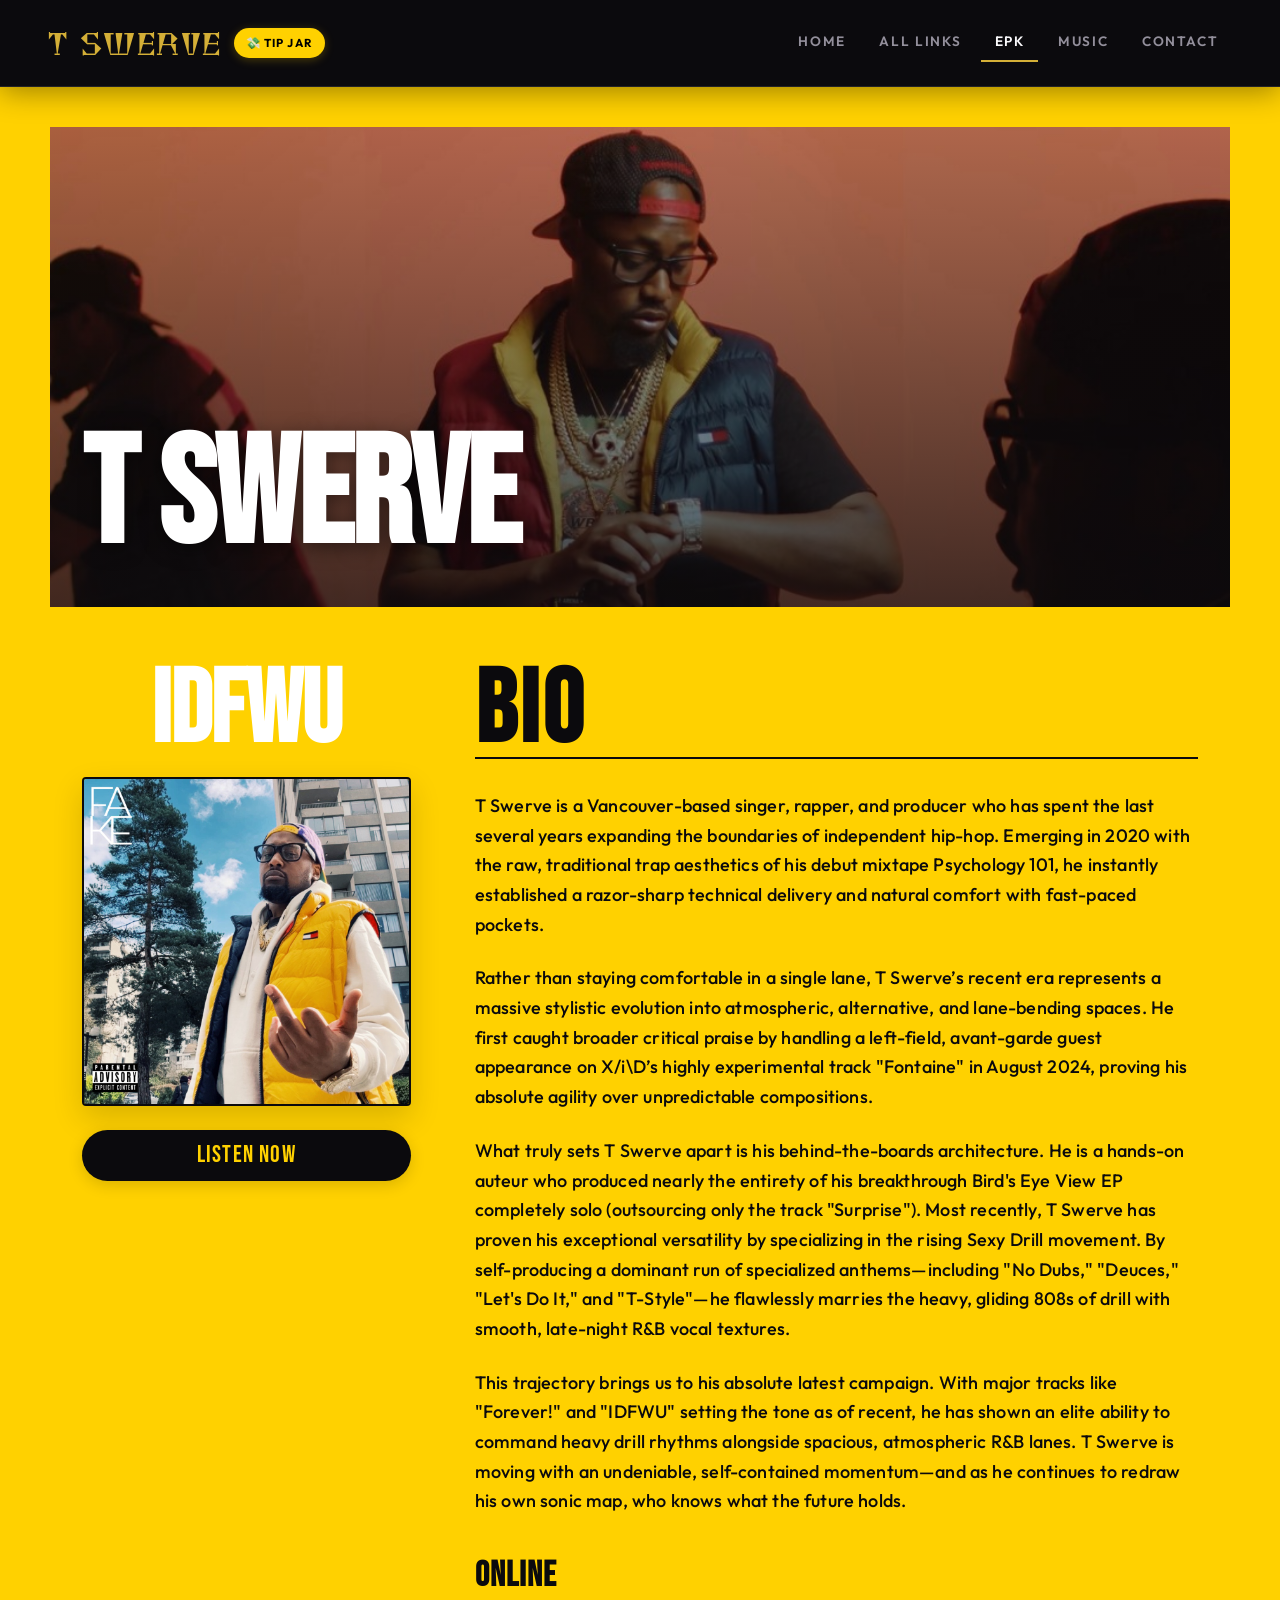
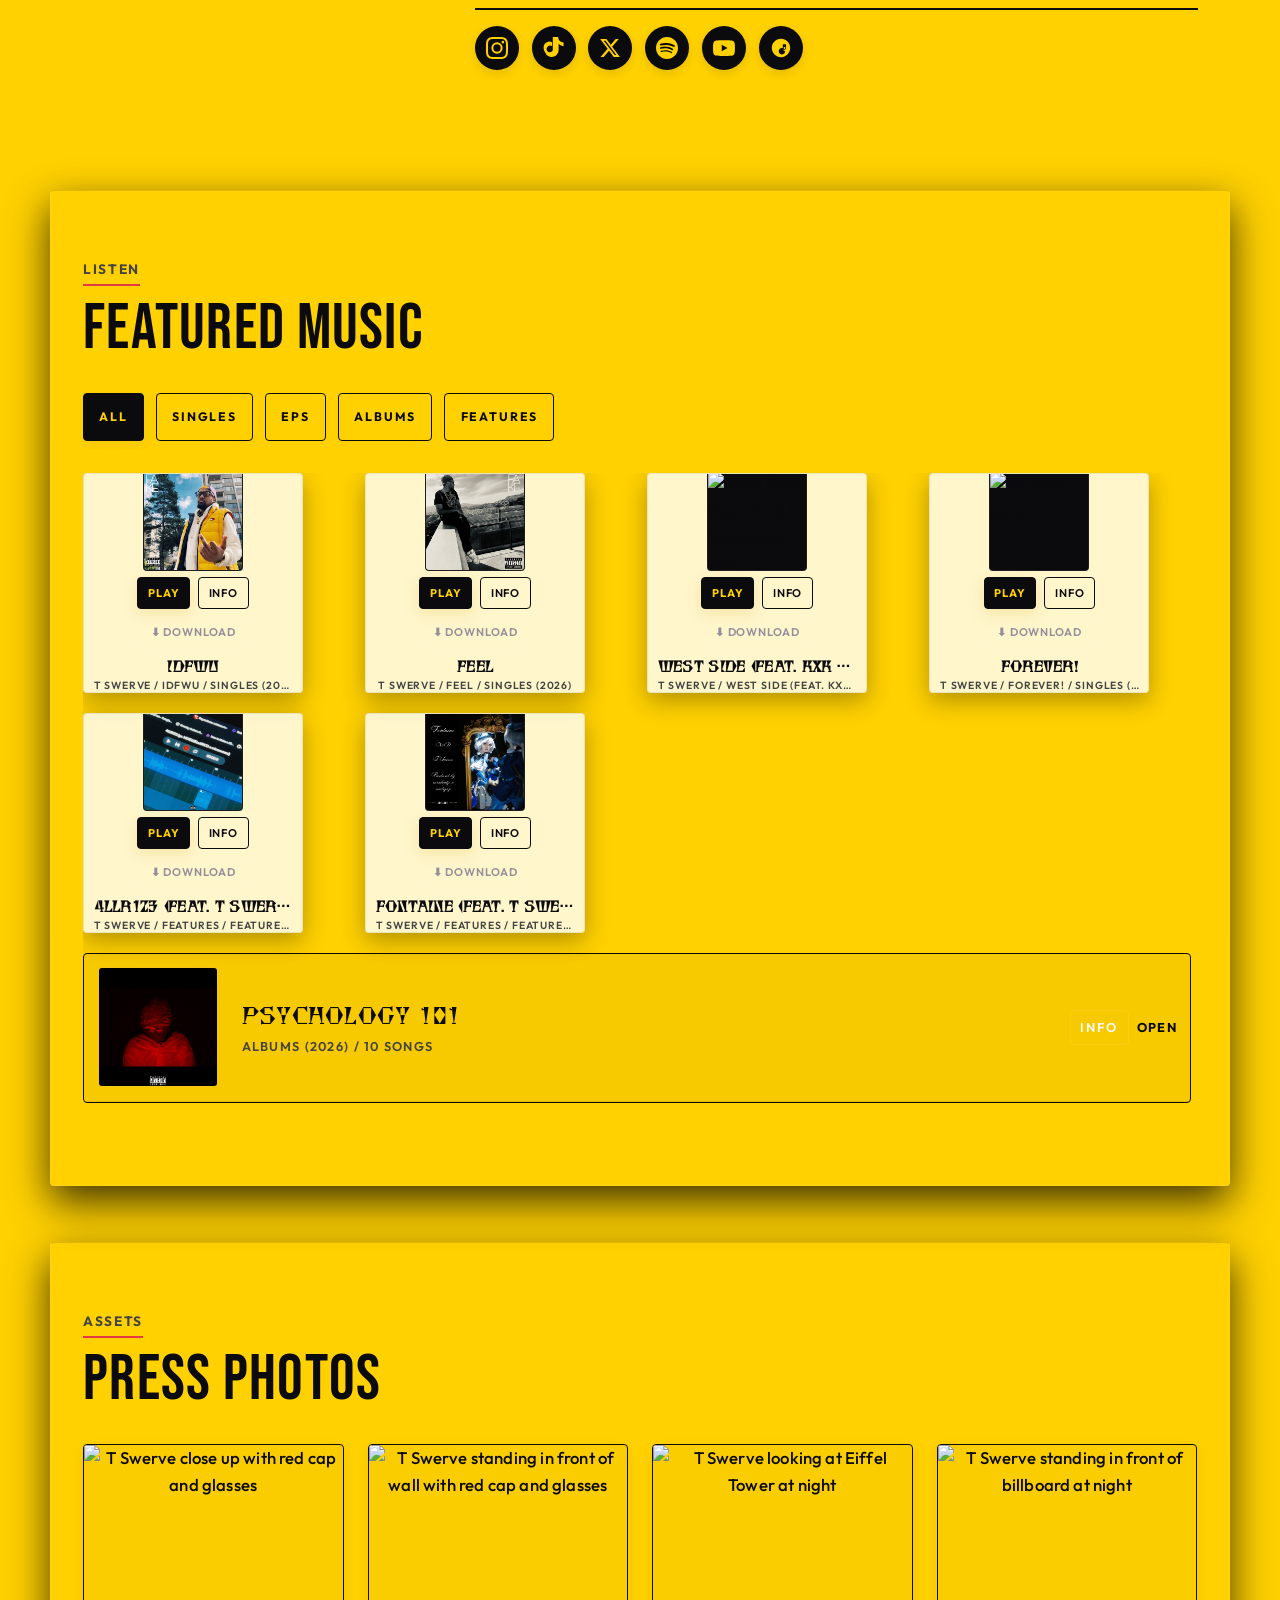
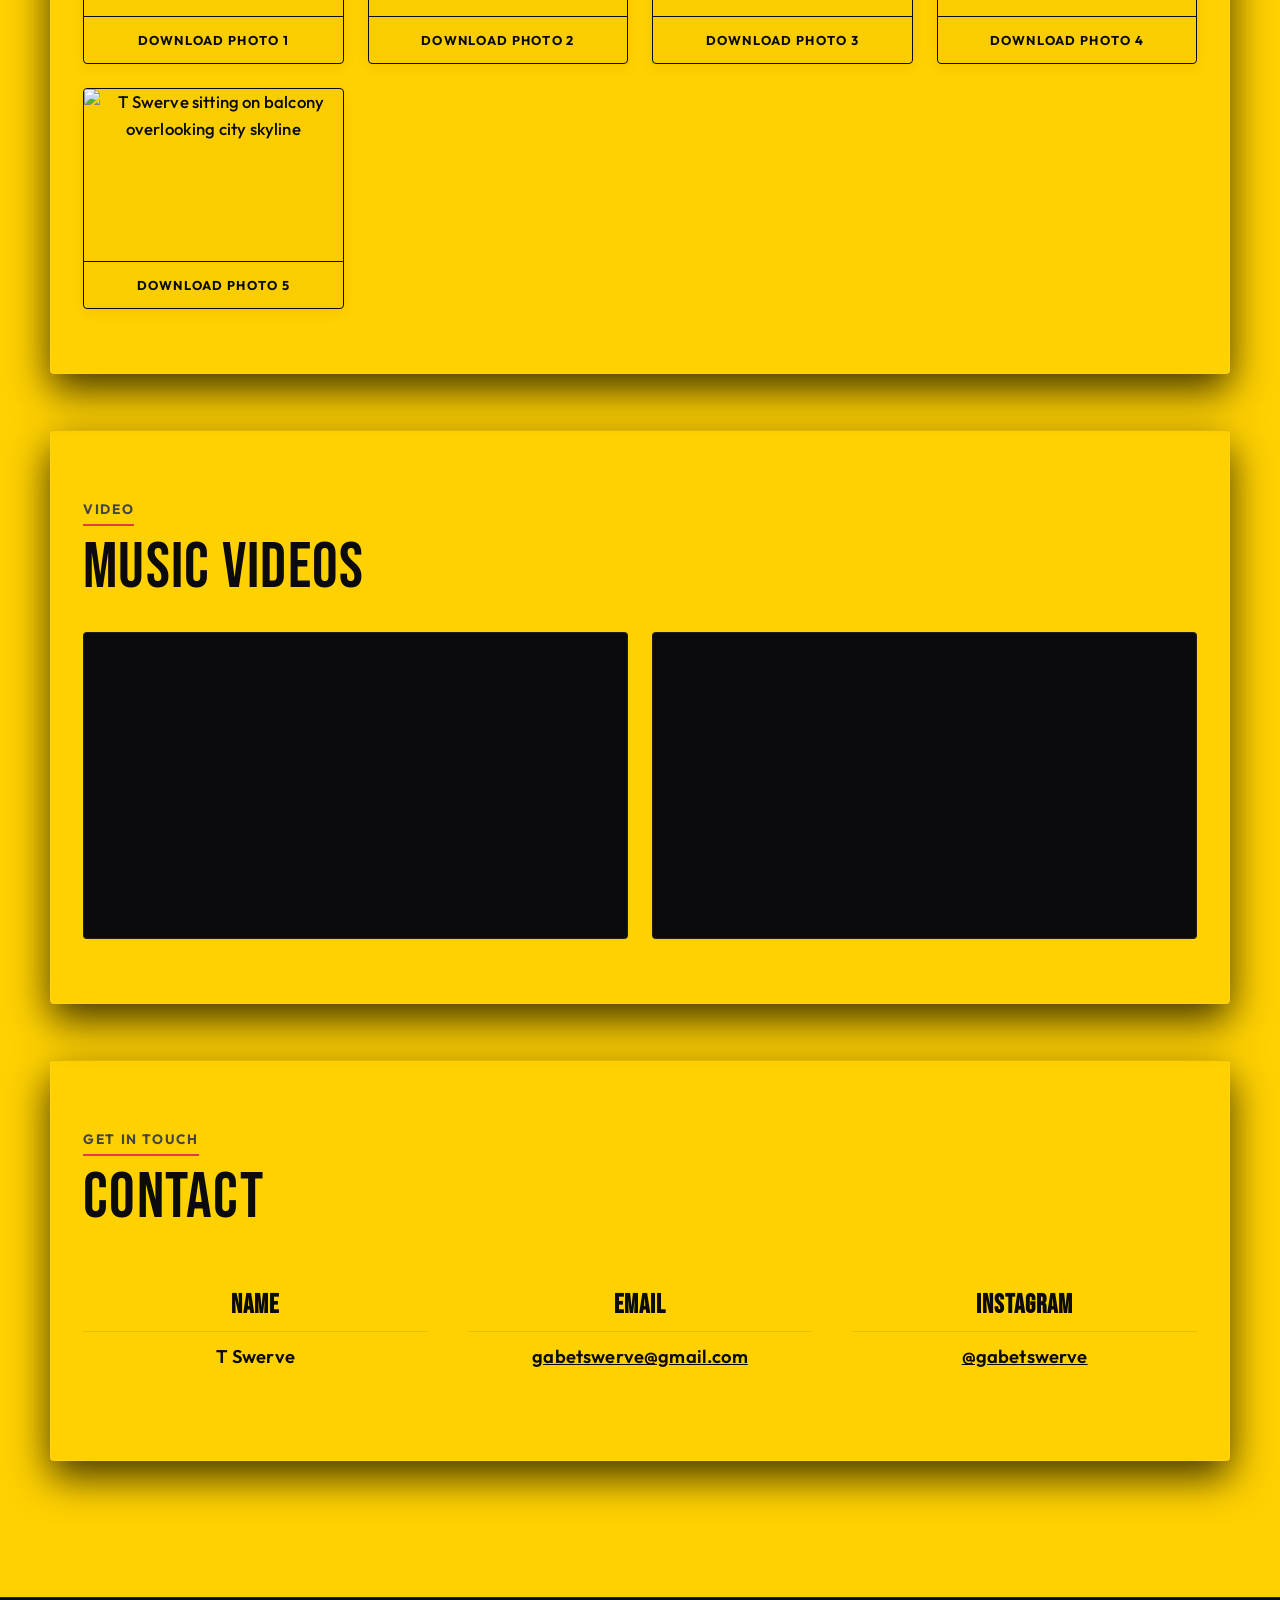
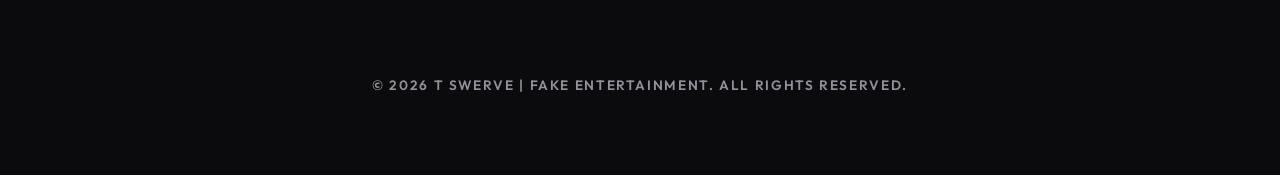
==== epk.html @ bdce0348 "Hide T SWERV3 countdown timer section and navigation pill" ====
<!DOCTYPE html>
<html lang="en">

<head>
    <meta charset="UTF-8">
    <meta name="viewport" content="width=device-width, initial-scale=1.0">
    <title>T Swerve | EPK</title>
    <meta name="description"
        content="Electronic press kit for T Swerve including biography, music, photos, videos, and contact information.">
    <link rel="stylesheet" href="style.css?v=16">
</head>

<body class="epk-page">
    <header class="site-header">
        <div class="brand-group">
            <a class="brand" href="index.html" aria-label="T Swerve home">T Swerve</a>
            <a class="tip-jar-btn" href="https://www.paypal.com/donate/?hosted_button_id=AJBC7XQU2HV6N" target="_blank" rel="noopener noreferrer" aria-label="Leave a tip">💸 Tip Jar</a>
        </div>
        <!-- Mini countdown pill -->
        <a id="nav-countdown-pill" class="nav-countdown-pill" href="index.html#tswerv3-countdown" aria-label="T SWERV3 album countdown — click to see countdown">
            <span class="nav-cd-name">T SWERV3</span>
            <span class="nav-cd-nums">
                <span id="nav-cd-d">--</span>d
                <span id="nav-cd-h">--</span>h
                <span id="nav-cd-m">--</span>m
                <span id="nav-cd-s">--</span>s
            </span>
        </a>
        <nav class="site-nav" aria-label="Primary navigation">
            <a href="index.html#top">Home</a>
            <a href="link.html">All Links</a>
            <a href="epk.html" aria-current="page">EPK</a>
            <a href="index.html#music">Music</a>
            <a href="index.html#contact">Contact</a>
        </nav>
    </header>

    <main>
        <!-- Hero Banner Header -->
        <div class="epk-hero-banner">
            <h1 class="epk-hero-title">T Swerve</h1>
        </div>

        <!-- Bio & Socials Split Section -->
        <section class="epk-bio-section">
            <div class="epk-bio-left">
                <h2 class="epk-release-title">IDFWU</h2>
                <img src="assets/latest-drop.jpg" alt="T Swerve IDFWU cover art" class="epk-bio-cover">
                <a href="#music-section" class="epk-listen-btn">LISTEN NOW</a>
            </div>
            <div class="epk-bio-right">
                <h3>BIO</h3>
                <p class="epk-bio-text">T Swerve is a Vancouver-based singer, rapper, and producer who has spent the last several years expanding the boundaries of independent hip-hop. Emerging in 2020 with the raw, traditional trap aesthetics of his debut mixtape Psychology 101, he instantly established a razor-sharp technical delivery and natural comfort with fast-paced pockets.</p>
                <p class="epk-bio-text">Rather than staying comfortable in a single lane, T Swerve’s recent era represents a massive stylistic evolution into atmospheric, alternative, and lane-bending spaces. He first caught broader critical praise by handling a left-field, avant-garde guest appearance on X/i\D’s highly experimental track "Fontaine" in August 2024, proving his absolute agility over unpredictable compositions.</p>
                <p class="epk-bio-text">What truly sets T Swerve apart is his behind-the-boards architecture. He is a hands-on auteur who produced nearly the entirety of his breakthrough Bird's Eye View EP completely solo (outsourcing only the track "Surprise"). Most recently, T Swerve has proven his exceptional versatility by specializing in the rising Sexy Drill movement. By self-producing a dominant run of specialized anthems—including "No Dubs," "Deuces," "Let's Do It," and "T-Style"—he flawlessly marries the heavy, gliding 808s of drill with smooth, late-night R&amp;B vocal textures.</p>
                <p class="epk-bio-text">This trajectory brings us to his absolute latest campaign. With major tracks like "Forever!" and "IDFWU" setting the tone as of recent, he has shown an elite ability to command heavy drill rhythms alongside spacious, atmospheric R&amp;B lanes. T Swerve is moving with an undeniable, self-contained momentum—and as he continues to redraw his own sonic map, who knows what the future holds.</p>

                <h3>ONLINE</h3>
                <div class="epk-social-links">
                    <!-- Instagram -->
                    <a href="https://www.instagram.com/gabetswerve?igsh=MTN4anplaGdxeHgwZg%3D%3D&amp;utm_source=qr"
                        target="_blank" rel="noopener noreferrer" title="Instagram">
                        <svg viewBox="0 0 24 24">
                            <path
                                d="M12 2.163c3.204 0 3.584.012 4.85.07 3.252.148 4.771 1.691 4.919 4.919.058 1.265.069 1.645.069 4.849 0 3.205-.012 3.584-.069 4.849-.149 3.225-1.664 4.771-4.919 4.919-1.266.058-1.644.07-4.85.07-3.204 0-3.584-.012-4.849-.07-3.26-.149-4.771-1.699-4.919-4.92-.058-1.265-.07-1.644-.07-4.849 0-3.204.013-3.583.07-4.849.149-3.227 1.664-4.771 4.919-4.919 1.266-.057 1.645-.069 4.849-.069zM12 0C8.741 0 8.333.014 7.053.072 2.695.272.273 2.69.073 7.051.014 8.333 0 8.741 0 12c0 3.259.014 3.668.072 4.948.2 4.358 2.618 6.78 6.98 6.98 1.281.058 1.689.072 4.948.072 3.259 0 3.668-.014 4.948-.072 4.354-.2 6.782-2.618 6.979-6.98.059-1.28.073-1.689.073-4.948 0-3.259-.014-3.667-.072-4.947-.196-4.354-2.617-6.78-6.979-6.98C15.668.014 15.259 0 12 0zm0 5.838a6.162 6.162 0 1 0 0 12.324 6.162 6.162 0 0 0 0-12.324zM12 16a4 4 0 1 1 0-8 4 4 0 0 1 0 8zm6.406-11.845a1.44 1.44 0 1 0 0 2.881 1.44 1.44 0 0 0 0-2.881z" />
                        </svg>
                    </a>
                    <!-- TikTok -->
                    <a href="https://tiktok.com/@t_swerve" target="_blank" rel="noopener noreferrer" title="TikTok">
                        <svg viewBox="0 0 24 24">
                            <path
                                d="M12.525.02c1.31-.02 2.61-.01 3.91-.02.08 1.53.63 3.09 1.75 4.17 1.12 1.11 2.7 1.62 4.24 1.79v4.03c-1.44-.06-2.89-.54-4.06-1.47-.52-.41-.97-.9-1.33-1.47v6.5c.03 2.1-.6 4.29-2.04 5.85-1.57 1.76-4.04 2.65-6.38 2.33-2.6-.28-4.97-1.92-5.92-4.39C-1.07 11.88.58 6.09 5.83 5.1c1.35-.27 2.79-.04 4.01.62v4.25c-.89-.57-1.97-.75-3.01-.51-1.39.29-2.52 1.43-2.82 2.82-.44 1.83.69 3.82 2.53 4.24 1.44.35 3.09-.2 3.82-1.5.24-.43.33-.92.33-1.42V0h1.85z" />
                        </svg>
                    </a>
                    <!-- Twitter/X -->
                    <a href="https://twitter.com/gabetswerve" target="_blank" rel="noopener noreferrer"
                        title="Twitter / X">
                        <svg viewBox="0 0 24 24">
                            <path
                                d="M18.244 2.25h3.308l-7.227 8.26 8.502 11.24H16.17l-5.214-6.817L4.99 21.75H1.68l7.73-8.835L1.254 2.25H8.08l4.713 6.231zm-1.161 17.52h1.833L7.084 4.126H5.117z" />
                        </svg>
                    </a>
                    <!-- Spotify -->
                    <a href="https://open.spotify.com/artist/6LVA6x8KgmIedFN82YoEbX" target="_blank"
                        rel="noopener noreferrer" title="Spotify">
                        <svg viewBox="0 0 24 24">
                            <path
                                d="M12 0C5.4 0 0 5.4 0 12s5.4 12 12 12 12-5.4 12-12S18.66 0 12 0zm5.521 17.34c-.24.359-.66.48-1.021.24-2.82-1.74-6.36-2.13-10.561-1.17-.419.09-.84-.18-.93-.6-.09-.419.18-.84.6-.93 4.62-1.05 8.52-.6 11.7 1.35.36.18.48.6.24.96zm1.14-3.27c-.3.45-.9.6-1.35.3-3.21-1.98-8.1-2.58-11.879-1.44-.51.15-1.05-.15-1.2-.66-.15-.51.15-1.05.66-1.2 4.32-1.32 9.72-.66 13.439 1.62.45.3.6.9.3 1.38zm.12-3.36C15.24 8.4 9.06 8.16 5.52 9.24c-.54.18-1.14-.12-1.32-.66-.18-.54.12-1.14.66-1.32 4.08-1.2 10.92-.96 15.3 1.62.48.3.66.9.36 1.38-.3.48-.9.66-1.38.36z" />
                        </svg>
                    </a>
                    <!-- YouTube -->
                    <a href="https://youtube.com/@T_Swerve" target="_blank" rel="noopener noreferrer" title="YouTube">
                        <svg viewBox="0 0 24 24">
                            <path
                                d="M23.498 6.163a3.003 3.003 0 0 0-2.11-2.11C19.517 3.545 12 3.545 12 3.545s-7.516 0-9.387.507A3.003 3.003 0 0 0 .502 6.163C0 8.07 0 12.07 0 12.07s0 4.01.502 5.918a3.003 3.003 0 0 0 2.11 2.11c1.871.507 9.387.507 9.387.507s7.517 0 9.387-.507a3.003 3.003 0 0 0 2.11-2.11C24 16.08 24 12.07 24 12.07s0-4-.502-5.907zM9.545 15.568V8.568L15.818 12l-6.273 3.568z" />
                        </svg>
                    </a>
                    <!-- Apple Music -->
                    <a href="https://music.apple.com/ca/artist/t-swerve/1489665143" target="_blank"
                        rel="noopener noreferrer" title="Apple Music">
                        <svg viewBox="0 0 24 24">
                            <path
                                d="M12 2C6.477 2 2 6.477 2 12c0 5.522 4.477 10 10 10s10-4.478 10-10c0-5.523-4.477-10-10-10zm4.5 13.5c0 1.93-1.57 3.5-3.5 3.5s-3.5-1.57-3.5-3.5 1.57-3.5 3.5-3.5c.34 0 .67.05.98.15V8.5c0-.28.22-.5.5-.5h2.5c.28 0 .5.22.5.5v2c0 .28-.22.5-.5.5H15v3.15c.9-.55 1.5-1.52 1.5-2.65 0-.28.22-.5.5-.5s.5.22.5.5c0 1.93-1.57 3.5-3.5 3.5z" />
                        </svg>
                    </a>
                </div>
            </div>
        </section>

        <!-- Music Player Section -->
        <section class="section-band" id="music-section">
            <div class="section-heading">
                <p class="eyebrow">Listen</p>
                <h2>Featured Music</h2>
            </div>
            <div class="tabs" id="music-tabs" role="tablist" aria-label="Music categories"></div>
            <div class="music-layout">
                <div class="release-grid" id="music-library" aria-live="polite"></div>
            </div>
        </section>

        <!-- Press Photos Section -->
        <section class="section-band">
            <div class="section-heading">
                <p class="eyebrow">Assets</p>
                <h2>Press Photos</h2>
            </div>
            <div class="epk-photos-grid">
                <figure>
                    <img src="assets/press-photo-1.jpg" alt="T Swerve close up with red cap and glasses">
                    <figcaption><a href="assets/press-photo-1.jpg" download="tswerve-press-1.jpg">Download Photo 1</a></figcaption>
                </figure>
                <figure>
                    <img src="assets/press-photo-2.jpg" alt="T Swerve standing in front of wall with red cap and glasses">
                    <figcaption><a href="assets/press-photo-2.jpg" download="tswerve-press-2.jpg">Download Photo 2</a></figcaption>
                </figure>
                <figure>
                    <img src="assets/press-photo-3.jpg" alt="T Swerve looking at Eiffel Tower at night">
                    <figcaption><a href="assets/press-photo-3.jpg" download="tswerve-press-3.jpg">Download Photo 3</a></figcaption>
                </figure>
                <figure>
                    <img src="assets/press-photo-4.jpg" alt="T Swerve standing in front of billboard at night">
                    <figcaption><a href="assets/press-photo-4.jpg" download="tswerve-press-4.jpg">Download Photo 4</a></figcaption>
                </figure>
                <figure>
                    <img src="assets/press-photo-5.jpg" alt="T Swerve sitting on balcony overlooking city skyline">
                    <figcaption><a href="assets/press-photo-5.jpg" download="tswerve-press-5.jpg">Download Photo 5</a></figcaption>
                </figure>
            </div>
        </section>

        <!-- Video Section -->
        <section class="section-band">
            <div class="section-heading">
                <p class="eyebrow">Video</p>
                <h2>Music Videos</h2>
            </div>
            <div class="epk-video-grid">
                <div class="embed-shell">
                    <iframe width="560" height="315" src="https://www.youtube.com/embed/HooHysJyaPg?si=09KjjHG3vNFsz-TX" title="YouTube video player" frameborder="0" allow="accelerometer; autoplay; clipboard-write; encrypted-media; gyroscope; picture-in-picture; web-share" referrerpolicy="strict-origin-when-cross-origin" allowfullscreen></iframe>
                </div>
                <div class="embed-shell">
                    <iframe width="560" height="315" src="https://www.youtube.com/embed/S8OPI5fMQgk?si=AXQFgZmhs2rY8qdg" title="YouTube video player" frameborder="0" allow="accelerometer; autoplay; clipboard-write; encrypted-media; gyroscope; picture-in-picture; web-share" referrerpolicy="strict-origin-when-cross-origin" allowfullscreen></iframe>
                </div>
            </div>
        </section>

        <!-- Contact Section -->
        <section class="section-band">
            <div class="section-heading">
                <p class="eyebrow">Get in touch</p>
                <h2>Contact</h2>
            </div>
            <div class="epk-contact-grid">
                <div>
                    <strong>Name</strong>
                    <span>T Swerve</span>
                </div>
                <div>
                    <strong>Email</strong>
                    <span><a href="mailto:gabetswerve@gmail.com">gabetswerve@gmail.com</a></span>
                </div>
                <div>
                    <strong>Instagram</strong>
                    <span><a href="https://www.instagram.com/gabetswerve?igsh=MTN4anplaGdxeHgwZg%3D%3D&amp;utm_source=qr"
                            target="_blank" rel="noopener noreferrer">@gabetswerve</a></span>
                </div>
            </div>
        </section>
    </main>

    <footer>
        <p>&copy; <span id="year"></span> T Swerve | FAKE Entertainment. All rights reserved.</p>
    </footer>
    <script src="site.js?v=15"></script>
</body>

</html>
---- style.css ----
@import url('https://fonts.googleapis.com/css2?family=Bebas+Neue&family=Outfit:wght@300;400;500;600;700;800;900&family=Inter:wght@300;400;500;700&family=Chokokutai&display=swap');

:root {
    --bg: #0b0a0d;            /* Deep Obsidian Charcoal */
    --surface: rgba(20, 19, 24, 0.8);      /* Slate charcoal card */
    --surface-2: rgba(30, 28, 36, 0.9);    /* Highlight card surface */
    --text: #faf9fb;          /* Warm off-white */
    --muted: #938f9b;         /* Slate silver / muted text */
    --line: rgba(255, 255, 255, 0.08);     /* Thin modern grid border */
    --line-active: rgba(212, 175, 55, 0.35); /* Warm gold active borders */
    
    /* Alternative Hip-Hop / R&B Editorial Palette */
    --cyan: #d4af37;          /* Luxury Gold / Champagne Accent */
    --gold: #f3ebd4;          /* Warm Cream Highlight */
    --rose: #e63946;          /* Sleek Crimson Accent */
    --green: #2a9d8f;         /* Muted Emerald Accent */
    
    --shadow: 0 16px 40px rgba(0, 0, 0, 0.75);
    --shadow-light: 0 8px 25px rgba(0, 0, 0, 0.3);
}

* {
    box-sizing: border-box;
}

html {
    scroll-behavior: smooth;
}

body {
    margin: 0;
    color: var(--text);
    background-color: var(--bg);
    font-family: 'Outfit', 'Inter', sans-serif, 'Segoe UI', Roboto, sans-serif;
    font-weight: 500;
    font-size: 1.05rem;
    line-height: 1.6;
    letter-spacing: 0.01em;
    position: relative;
    overflow-x: hidden;
}

body::before {
    content: "";
    position: fixed;
    top: 0;
    left: 0;
    width: 100%;
    height: 100%;
    background: 
        radial-gradient(circle at 80% 20%, rgba(212, 175, 55, 0.05) 0%, transparent 50vw),
        radial-gradient(circle at 15% 85%, rgba(230, 57, 70, 0.04) 0%, transparent 50vw),
        #0b0a0d;
    background-size: cover;
    background-position: center;
    background-repeat: no-repeat;
    background-attachment: fixed;
    z-index: -2;
}

a {
    color: inherit;
    transition: all 0.25s cubic-bezier(0.25, 0.8, 0.25, 1);
}

img {
    display: block;
    max-width: 100%;
}

/* Scrollbars */
::-webkit-scrollbar {
    width: 6px;
    height: 6px;
}
::-webkit-scrollbar-track {
    background: var(--bg);
}
::-webkit-scrollbar-thumb {
    background: rgba(255, 255, 255, 0.12);
    border-radius: 3px;
    transition: background 0.2s ease;
}
::-webkit-scrollbar-thumb:hover {
    background: var(--cyan);
}

code,
pre {
    color: var(--cyan);
    background: rgba(212, 175, 55, 0.04);
    border: 1px solid rgba(212, 175, 55, 0.15);
    border-radius: 4px;
    font-family: 'Courier New', Courier, monospace;
    font-size: 0.95em;
}

code {
    padding: 0.1rem 0.35rem;
}

pre {
    overflow-x: auto;
    padding: 1rem;
    position: relative;
    border-left: 3px solid var(--cyan);
}

.site-header {
    position: sticky;
    top: 0;
    z-index: 100;
    display: flex;
    align-items: center;
    justify-content: space-between;
    gap: 1rem;
    padding: 1.25rem clamp(1rem, 4vw, 3rem);
    background: rgba(11, 10, 13, 0.88);
    border-bottom: 1px solid var(--line);
    backdrop-filter: blur(16px);
    box-shadow: 0 4px 30px rgba(0, 0, 0, 0.4);
    transition: all 0.3s ease;
}

.brand {
    color: var(--cyan);
    font-family: 'Chokokutai', cursive, sans-serif;
    font-size: 1.8rem;
    font-weight: 400;
    text-transform: uppercase;
    text-decoration: none;
    letter-spacing: 0.05em;
    transition: opacity 0.25s ease;
}

.brand:hover {
    opacity: 0.85;
}

/* Brand + Tip Jar group on the left side of the header */
.brand-group {
    display: flex;
    align-items: center;
    gap: 0.75rem;
    flex-shrink: 0;
}

.tip-jar-btn {
    display: inline-flex;
    align-items: center;
    gap: 0.3rem;
    padding: 0.35rem 0.75rem;
    font-family: 'Outfit', sans-serif;
    font-size: 0.72rem;
    font-weight: 700;
    text-transform: uppercase;
    letter-spacing: 0.1em;
    text-decoration: none;
    color: #000;
    background: #ffd100;
    border-radius: 20px;
    border: none;
    white-space: nowrap;
    transition: transform 0.15s ease, background 0.15s ease, box-shadow 0.15s ease;
    box-shadow: 0 2px 10px rgba(255, 209, 0, 0.25);
}

.tip-jar-btn:hover {
    background: #ffe040;
    transform: translateY(-1px);
    box-shadow: 0 4px 16px rgba(255, 209, 0, 0.4);
}

.tip-jar-btn:active {
    transform: translateY(0);
}

.site-nav {
    display: flex;
    flex-wrap: wrap;
    justify-content: flex-end;
    gap: 0.4rem;
}

.site-nav a {
    min-height: 2.2rem;
    display: inline-flex;
    align-items: center;
    padding: 0.45rem 0.85rem;
    color: var(--muted);
    font-family: 'Outfit', sans-serif;
    font-weight: 600;
    font-size: 0.85rem;
    text-transform: uppercase;
    letter-spacing: 0.12em;
    text-decoration: none;
    border-bottom: 2px solid transparent;
    transition: all 0.25s ease;
}

.site-nav a:hover,
.site-nav a[aria-current="page"] {
    color: var(--text);
    border-bottom: 2px solid var(--cyan);
}

main {
    width: min(1180px, calc(100% - 2rem));
    margin: 0 auto;
    padding: 2.5rem 0 5rem;
}

/* Alternative Hip-Hop Editorial Content Bands */
.section-band {
    margin: 3.5rem 0;
    padding: clamp(1.5rem, 4vw, 3rem);
    background: var(--surface);
    border: 1px solid var(--line);
    border-radius: 4px;
    box-shadow: var(--shadow);
    position: relative;
    transition: border-color 0.3s ease;
}

.hero {
    min-height: 65vh;
    display: grid;
    grid-template-columns: minmax(0, 1.3fr) minmax(320px, 0.7fr);
    align-items: center;
    gap: 2.5rem;
}

.section-band.hero:not(.compact) {
    background: 
        linear-gradient(to bottom, rgba(11, 10, 13, 0.1) 0%, rgba(11, 10, 13, 0.5) 60%, rgba(11, 10, 13, 0.98) 100%),
        url('assets/homepage-profile.jpg');
    background-size: cover;
    background-position: center 20%;
    background-repeat: no-repeat;
}

.hero.compact {
    min-height: 30vh;
    align-items: center;
}

.hero h1 {
    margin: 0 0 1rem;
    font-family: 'Chokokutai', cursive, sans-serif;
    font-size: clamp(2.8rem, 7vw, 5.5rem);
    line-height: 1.1;
    font-weight: 400;
    text-transform: uppercase;
    background: linear-gradient(135deg, var(--text) 50%, var(--cyan) 100%);
    -webkit-background-clip: text;
    -webkit-text-fill-color: transparent;
    letter-spacing: 0.02em;
}

.hero.compact h1 {
    font-size: clamp(2.2rem, 6vw, 4rem);
}

.lead {
    max-width: 64ch;
    color: var(--muted);
    font-size: clamp(1.05rem, 2vw, 1.25rem);
    font-family: 'Outfit', sans-serif;
    font-weight: 400;
    line-height: 1.6;
}

.eyebrow {
    margin: 0 0 0.65rem;
    color: var(--rose);
    font-family: 'Outfit', sans-serif;
    font-weight: 700;
    font-size: 0.8rem;
    text-transform: uppercase;
    letter-spacing: 0.15em;
    display: inline-block;
    border-bottom: 2px solid var(--rose);
    padding-bottom: 0.2rem;
}

.panel-label {
    margin: 0 0 0.65rem;
    color: var(--cyan);
    font-family: 'Outfit', sans-serif;
    font-weight: 700;
    font-size: 0.8rem;
    text-transform: uppercase;
    letter-spacing: 0.15em;
}

.hero-actions,
.tabs,
.list-stack {
    display: flex;
    flex-wrap: wrap;
    gap: 0.75rem;
}

.link-grid {
    display: grid;
    grid-template-columns: repeat(auto-fit, minmax(220px, 1fr));
    gap: 1rem;
}

/* Premium Minimalist Buttons */
.button,
button.button,
.link-tile,
.list-stack a {
    min-height: 3rem;
    display: inline-flex;
    align-items: center;
    justify-content: center;
    padding: 0.75rem 1.75rem;
    color: var(--text);
    background: transparent;
    border: 1px solid var(--line);
    border-radius: 4px;
    text-transform: uppercase;
    font-family: 'Outfit', sans-serif;
    font-weight: 600;
    font-size: 0.85rem;
    letter-spacing: 0.15em;
    text-align: center;
    text-decoration: none;
    cursor: pointer;
    transition: all 0.25s cubic-bezier(0.25, 0.8, 0.25, 1);
    position: relative;
}

.button:hover,
button.button:hover,
.link-tile:hover,
.list-stack a:hover {
    color: #0c0b0f;
    background: var(--text);
    border-color: var(--text);
    transform: translateY(-2px);
    box-shadow: var(--shadow-light);
}

.button.primary,
button.button.primary,
.tabs button.active {
    color: #0b0a0d;
    background: var(--cyan);
    border-color: var(--cyan);
    font-weight: 700;
    box-shadow: 0 4px 15px rgba(212, 175, 55, 0.25);
}

.button.primary:hover,
button.button.primary:hover,
.tabs button.active:hover {
    background: var(--text);
    border-color: var(--text);
    color: #0b0a0d;
    box-shadow: 0 4px 20px rgba(255, 255, 255, 0.3);
}

.hero-panel,
.player-dock,
.contact-card,
.qr-card,
.project-card,
.release-card,
.stat-grid div {
    background: rgba(20, 19, 24, 0.65);
    border: 1px solid var(--line);
    border-radius: 4px;
    box-shadow: var(--shadow-light);
    transition: all 0.3s cubic-bezier(0.25, 0.8, 0.25, 1);
    position: relative;
}

/* Hover effects */
.release-card:hover,
.project-card:hover,
.qr-card:hover {
    border-color: var(--cyan);
    box-shadow: 0 12px 30px rgba(212, 175, 55, 0.06);
    transform: translateY(-4px);
}

.hero-panel {
    padding: 1.5rem;
    border-top: 3px solid var(--cyan);
}

.hero-panel audio,
.player-dock audio,
.release-card audio {
    width: 100%;
    margin-top: 0.5rem;
}

/* Styled native audio controls */
audio {
    filter: invert(0.9) hue-rotate(15deg) saturate(1.2);
    border-radius: 4px;
    height: 38px;
}

.section-heading {
    max-width: 760px;
    margin-bottom: 2rem;
}

.section-heading h2,
.project-card h2,
.hero-panel h2 {
    margin: 0 0 0.5rem;
    font-family: 'Chokokutai', cursive, sans-serif;
    font-size: clamp(1.6rem, 3.5vw, 2.4rem);
    line-height: 1.2;
    font-weight: 400;
    text-transform: uppercase;
    color: var(--text);
    letter-spacing: 0.02em;
}

.section-heading p {
    font-size: 1.1rem;
    font-weight: 400;
    color: var(--muted);
}

.music-layout {
    display: block;
}

.release-grid,
.portfolio-grid,
.media-grid,
.contact-grid,
.stat-grid {
    display: grid;
    grid-template-columns: repeat(auto-fill, minmax(220px, 1fr));
    gap: 1.25rem;
}

.project-card {
    overflow: hidden;
    max-width: 320px;
    width: 100%;
}

.release-card {
    display: flex;
    flex-direction: column;
    align-items: center;
    justify-content: center;
    width: 220px;
    height: 220px;
    aspect-ratio: 1;
    border: 1px solid var(--line);
    border-radius: 4px;
    background: rgba(20, 19, 24, 0.65);
    padding: 0.6rem;
    box-sizing: border-box;
    overflow: hidden;
}

.project-card img,
.media-grid img,
.qr-card img,
#player-art {
    width: 100%;
    aspect-ratio: 1;
    object-fit: cover;
    background: #0b0a0d;
    border-bottom: 1px solid var(--line);
    transition: transform 0.4s ease;
}

.release-card img {
    width: 100px;
    height: 100px;
    min-height: 100px;
    min-width: 100px;
    aspect-ratio: 1;
    object-fit: contain;
    background: #0b0a0d;
    border: 1px solid var(--line);
    border-radius: 4px;
    margin-bottom: 0.4rem;
}

.project-card:hover img {
    transform: scale(1.03);
}

.project-card {
    padding: 1.25rem;
}

.release-card .card-body {
    width: 100%;
    padding: 0;
    display: flex;
    flex-direction: column;
    align-items: center;
}

.release-card .card-body h3 {
    order: 2;
    font-family: 'Chokokutai', cursive, sans-serif;
    color: var(--text);
    font-size: 0.9rem;
    margin: 0 0 0.1rem 0;
    text-transform: uppercase;
    letter-spacing: 0.02em;
    text-align: center;
    width: 100%;
    white-space: nowrap;
    overflow: hidden;
    text-overflow: ellipsis;
}

.release-card .card-body .card-meta {
    order: 3;
    color: var(--muted);
    font-family: 'Outfit', sans-serif;
    font-weight: 600;
    font-size: 0.65rem;
    text-transform: uppercase;
    letter-spacing: 0.08em;
    margin: 0;
    text-align: center;
    width: 100%;
    white-space: nowrap;
    overflow: hidden;
    text-overflow: ellipsis;
}

.release-card .card-body .card-actions {
    order: 1;
    display: flex;
    gap: 0.4rem;
    justify-content: center;
    align-items: center;
    flex-wrap: wrap;
    width: 100%;
    margin-top: 0 !important;
    margin-bottom: 0.3rem;
}

.release-card .button {
    min-height: 2rem;
    padding: 0.2rem 0.6rem;
    font-size: 0.7rem;
    letter-spacing: 0.08em;

}

.project-card h2 {
    margin: 0 0 0.4rem;
    font-family: 'Chokokutai', cursive, sans-serif;
    font-size: 1.2rem;
    font-weight: 400;
    text-transform: uppercase;
    color: var(--text);
    letter-spacing: 0.02em;
}

.card-meta {
    margin: 0 0 1rem;
    color: var(--muted);
    font-family: 'Outfit', sans-serif;
    font-weight: 600;
    font-size: 0.8rem;
    text-transform: uppercase;
    letter-spacing: 0.1em;
}

.player-dock {
    position: sticky;
    top: 5.5rem;
    padding: 0.8rem;
    border: 1px solid var(--cyan);
    background: rgba(18, 17, 22, 0.95);
    box-shadow: 0 15px 40px rgba(0, 0, 0, 0.5);
    border-radius: 4px;
}

.player-track-info {
    display: flex;
    gap: 0.75rem;
    align-items: center;
    margin-bottom: 0.6rem;
}

#player-art {
    width: 80px;
    height: 80px;
    min-width: 80px;
    max-height: 80px;
    aspect-ratio: 1;
    object-fit: cover;
    border: 1px solid var(--line);
    border-radius: 4px;
    margin-bottom: 0;
}

.player-text-details {
    min-width: 0;
    flex: 1;
}

.player-text-details .panel-label {
    margin: 0 0 0.15rem 0;
}

/* Player title — now a button styled as a link */
.player-title-btn,
#player-title {
    font-family: 'Chokokutai', cursive, sans-serif;
    color: var(--text);
    font-size: 1.1rem;
    margin: 0 0 0.15rem 0;
    font-weight: 400;
    text-transform: uppercase;
    letter-spacing: 0.02em;
    white-space: nowrap;
    overflow: hidden;
    text-overflow: ellipsis;
    /* Reset button styles */
    background: transparent;
    border: none;
    padding: 0;
    text-align: left;
    cursor: pointer;
    display: block;
    width: 100%;
    transition: color 0.2s ease;
}

.player-title-btn:hover,
#player-title:hover {
    color: var(--cyan);
    text-decoration: underline;
    text-decoration-color: rgba(212, 175, 55, 0.5);
    text-underline-offset: 3px;
}

/* Flash highlight for a single track card when navigated to */
.release-card.track-highlight-flash {
    border-color: var(--cyan) !important;
    box-shadow: 0 0 0 2px rgba(212, 175, 55, 0.35) !important;
    animation: card-flash 1.2s ease-out forwards;
}

@keyframes card-flash {
    0%   { background: rgba(212, 175, 55, 0.18); }
    100% { background: rgba(20, 19, 24, 0.65); }
}


#player-meta {
    font-family: 'Outfit', sans-serif;
    font-weight: 600;
    font-size: 0.75rem;
    text-transform: uppercase;
    letter-spacing: 0.08em;
    color: var(--muted);
    margin-bottom: 0;
    white-space: nowrap;
    overflow: hidden;
    text-overflow: ellipsis;
}

input,
select,
textarea {
    width: 100%;
    min-height: 3rem;
    padding: 0.8rem 1rem;
    color: var(--text);
    background: rgba(12, 11, 15, 0.9);
    border: 1px solid var(--line);
    border-radius: 4px;
    font-family: 'Outfit', sans-serif;
    font-weight: 500;
    font-size: 1.05rem;
    transition: all 0.25s ease;
}

input:focus,
select:focus,
textarea:focus {
    outline: none;
    border-color: var(--cyan);
    box-shadow: 0 0 15px rgba(212, 175, 55, 0.15);
    background: rgba(212, 175, 55, 0.02);
}

textarea {
    resize: vertical;
}

.embed-shell {
    min-height: 320px;
    display: grid;
    place-items: center;
    padding: 0;
    color: var(--muted);
    background: #0b0a0d;
    border: 1px solid var(--line);
    border-radius: 4px;
    overflow: hidden;
    position: relative;
}

.embed-shell.wide {
    min-height: 420px;
}

.embed-shell iframe {
    width: 100%;
    height: 100%;
    border: 0;
}

.qr-card {
    margin: 0;
    padding: 1.25rem;
    text-align: center;
    border: 1px solid var(--line);
}

.qr-card img {
    border: 1px solid var(--line);
    border-radius: 4px;
}

.qr-card figcaption {
    margin-top: 0.75rem;
    color: var(--cyan);
    font-family: 'Outfit', sans-serif;
    font-weight: 700;
    text-transform: uppercase;
    font-size: 0.8rem;
    letter-spacing: 0.1em;
}

footer {
    padding: 4rem 1rem;
    color: var(--muted);
    font-family: 'Outfit', sans-serif;
    font-weight: 600;
    font-size: 0.85rem;
    text-transform: uppercase;
    letter-spacing: 0.12em;
    text-align: center;
    border-top: 1px solid var(--line);
    background: rgba(11, 10, 13, 0.98);
}

@media (max-width: 820px) {
    .site-header {
        align-items: center;
        flex-direction: column;
        gap: 0.6rem;
        padding: 0.85rem clamp(0.75rem, 3vw, 2rem);
    }

    .brand-group {
        justify-content: center;
    }

    .site-nav {
        justify-content: center;
        width: 100%;
        gap: 0.2rem;
    }

    .hero,
    .music-layout {
        grid-template-columns: 1fr;
    }

    .player-dock {
        position: static;
        width: 100%;
    }
}

.links-page {
    width: min(760px, calc(100% - 2rem));
}

.all-links-hero {
    min-height: auto;
    text-align: center;
    border-top: 3px solid var(--cyan);
}

.all-links-hero h1 {
    margin: 0 0 0.5rem;
    font-family: 'Chokokutai', cursive, sans-serif;
    font-size: clamp(2.8rem, 10vw, 5rem);
    line-height: 1.1;
    font-weight: 400;
    text-transform: uppercase;
    background: linear-gradient(135deg, var(--text) 30%, var(--cyan) 100%);
    -webkit-background-clip: text;
    -webkit-text-fill-color: transparent;
    letter-spacing: 0.02em;
}

.all-links-hero .lead {
    margin-left: auto;
    margin-right: auto;
}

.profile-avatar {
    width: min(160px, 42vw);
    aspect-ratio: 1;
    margin: 0 auto 1.5rem;
    border: 3px solid var(--cyan);
    border-radius: 50%;
    object-fit: cover;
    box-shadow: 0 0 25px rgba(212, 175, 55, 0.2);
    transform: translateZ(0);
    backface-visibility: hidden;
}

.quick-socials,
.link-stack,
.social-grid {
    display: grid;
    gap: 0.75rem;
}

.quick-socials {
    grid-template-columns: repeat(auto-fit, minmax(120px, 1fr));
    margin-top: 1.5rem;
}

.quick-socials a,
.social-grid a {
    padding: 0.85rem 1rem;
    color: var(--text);
    background: rgba(255, 255, 255, 0.02);
    border: 1px solid var(--line);
    border-radius: 4px;
    text-transform: uppercase;
    font-family: 'Outfit', sans-serif;
    font-weight: 600;
    font-size: 0.85rem;
    letter-spacing: 0.1em;
    text-decoration: none;
    transition: all 0.2s ease;
}

.quick-socials a:hover,
.social-grid a:hover {
    color: #0b0a0d;
    background: var(--text);
    border-color: var(--text);
    box-shadow: var(--shadow-light);
}

.mega-link {
    display: grid;
    gap: 0.15rem;
    padding: 1.25rem 1.75rem;
    color: var(--text);
    background: rgba(20, 19, 24, 0.85);
    border: 1px solid var(--line);
    border-left-width: 6px;
    border-radius: 4px;
    text-decoration: none;
    transition: all 0.25s ease;
}

.mega-link span {
    font-family: 'Chokokutai', cursive, sans-serif;
    font-size: 1.3rem;
    font-weight: 400;
    text-transform: uppercase;
    letter-spacing: 0.02em;
}

.mega-link small,
.social-grid span {
    color: var(--muted);
    font-family: 'Outfit', sans-serif;
    font-weight: 400;
}

.accent-cyan { border-left-color: var(--cyan); }
.accent-gold { border-left-color: var(--gold); }
.accent-rose { border-left-color: var(--rose); }
.accent-green { border-left-color: var(--green); }

.mega-link:hover {
    border-color: var(--cyan);
    box-shadow: 0 4px 20px rgba(212, 175, 55, 0.08);
}

.accent-cyan:hover { border-left-color: var(--cyan); }
.accent-gold:hover { border-left-color: var(--gold); box-shadow: 0 4px 20px rgba(243, 235, 212, 0.08); }
.accent-rose:hover { border-left-color: var(--rose); box-shadow: 0 4px 20px rgba(230, 57, 70, 0.08); }
.accent-green:hover { border-left-color: var(--green); box-shadow: 0 4px 20px rgba(42, 157, 143, 0.08); }

.compact-links {
    grid-template-columns: repeat(auto-fit, minmax(160px, 1fr));
}

.link-tile {
    width: 100%;
}

.featured-link {
    border-color: var(--cyan);
    background: rgba(212, 175, 55, 0.04);
}

.social-grid {
    grid-template-columns: repeat(auto-fit, minmax(180px, 1fr));
}

.social-grid strong,
.social-grid span {
    display: block;
}

.social-grid strong {
    font-family: 'Chokokutai', cursive, sans-serif;
    font-size: 1.1rem;
    font-weight: 400;
    color: var(--cyan);
    text-transform: uppercase;
    letter-spacing: 0.02em;
}

:focus-visible {
    outline: 2px solid var(--cyan);
    outline-offset: 3px;
}

.contact-card {
    min-height: 8rem;
    display: flex;
    align-items: center;
    justify-content: center;
    padding: 1.5rem;
    text-align: center;
    text-decoration: none;
    overflow-wrap: anywhere;
    font-family: 'Chokokutai', cursive, sans-serif;
    color: var(--cyan);
    font-size: 1.25rem;
    border: 1px solid var(--cyan);
    text-transform: uppercase;
    letter-spacing: 0.02em;
    transition: all 0.3s ease;
}

.contact-card:hover {
    background: var(--cyan);
    color: #0b0a0d;
    box-shadow: 0 4px 15px rgba(212, 175, 55, 0.25);
}

@media (max-width: 560px) {
    main,
    .links-page {
        width: min(100% - 0.75rem, 1180px);
        padding-top: 0.75rem;
        padding-bottom: 3rem;
    }

    .section-band {
        padding: 1.1rem;
        margin: 2rem 0;
        border-radius: 6px;
    }

    .site-header {
        padding: 0.65rem 0.75rem;
        gap: 0.4rem;
    }

    .brand {
        font-size: 1.5rem;
    }

    .tip-jar-btn {
        font-size: 0.68rem;
        padding: 0.28rem 0.6rem;
    }

    .site-nav {
        gap: 0.15rem;
    }

    .site-nav a {
        padding: 0.35rem 0.55rem;
        font-size: 0.72rem;
        letter-spacing: 0.08em;
        min-height: 1.9rem;
    }

    .link-grid,
    .compact-links,
    .quick-socials,
    .social-grid {
        grid-template-columns: 1fr;
    }

    .hero h1,
    .all-links-hero h1 {
        font-size: clamp(2.5rem, 12vw, 4rem);
    }

    /* Release cards: fill full width as a list on mobile */
    .release-grid {
        grid-template-columns: 1fr;
        gap: 0.75rem;
    }

    .release-card {
        width: 100%;
        height: auto;
        min-height: 0;
        aspect-ratio: unset;
        flex-direction: row;
        align-items: center;
        justify-content: flex-start;
        padding: 0.75rem;
        gap: 0.75rem;
        border-radius: 6px;
    }

    .release-card img {
        width: 64px;
        height: 64px;
        min-width: 64px;
        min-height: 64px;
        margin-bottom: 0;
        flex-shrink: 0;
    }

    .release-card .card-body {
        align-items: flex-start;
        flex: 1;
        min-width: 0;
    }

    .release-card .card-body h3 {
        text-align: left;
        font-size: 1rem;
        white-space: nowrap;
        overflow: hidden;
        text-overflow: ellipsis;
        width: 100%;
    }

    .release-card .card-body .card-meta {
        text-align: left;
        font-size: 0.62rem;
    }

    .release-card .card-body .card-actions {
        justify-content: flex-start;
        flex-wrap: nowrap;
    }

    .release-card .button {
        padding: 0.2rem 0.55rem;
        font-size: 0.68rem;
    }

    /* Hero section compact */
    .hero.section-band {
        padding: 1.5rem 1rem;
    }

    .hero-panel {
        padding: 1rem;
    }

    .section-heading {
        margin-bottom: 1.25rem;
    }

    .section-heading h2 {
        font-size: clamp(1.4rem, 6vw, 2rem);
    }

    /* Contact grid: 1 column, smaller images */
    .contact-grid {
        grid-template-columns: 1fr;
        gap: 0.75rem;
    }

    .qr-card {
        flex-direction: row !important;
        align-items: center !important;
        gap: 1rem;
        padding: 0.85rem 1rem !important;
        justify-content: flex-start !important;
    }

    .qr-card img {
        width: 64px !important;
        height: 64px !important;
        aspect-ratio: 1 !important;
        object-fit: contain !important;
        flex-shrink: 0 !important;
        border-radius: 4px;
    }

    .qr-card .button {
        flex: 1;
        min-width: 0;
        margin-top: 0 !important;
    }

    /* Music tabs scrollable row */
    #music-tabs {
        gap: 0.4rem;
        padding-bottom: 0.4rem;
        margin-bottom: 1rem;
    }

    #music-tabs .button {
        padding: 0.4rem 0.75rem;
        font-size: 0.75rem;
    }
}

/* Music player compact folders */
#music-tabs {
    overflow-x: auto;
    flex-wrap: nowrap;
    padding-bottom: 0.5rem;
    margin-bottom: 1.5rem;
}

#music-tabs .button {
    flex: 0 0 auto;
}

.music-search-container {
    margin-bottom: 1.5rem;
    max-width: 480px;
    width: 100%;
}

.music-search-container input {
    font-family: 'Outfit', sans-serif;
    font-size: 0.95rem;
    border-color: var(--line);
    background: rgba(12, 11, 15, 0.85);
}

.music-search-container input:focus {
    border-color: var(--cyan);
    box-shadow: 0 0 15px rgba(212, 175, 55, 0.15);
    background: rgba(212, 175, 55, 0.02);
}

#music-library {
    max-height: min(72vh, 720px);
    overflow-y: auto;
    padding-right: 0.35rem;
    align-content: start;
}

.music-folder {
    grid-column: 1 / -1;
    overflow: hidden;
    background: rgba(20, 19, 24, 0.55);
    border: 1px solid var(--line);
    border-radius: 4px;
    margin-bottom: 1rem;
    transition: all 0.25s ease;
}

.music-folder:hover {
    border-color: rgba(212, 175, 55, 0.25);
}

.music-folder summary {
    min-height: 8.5rem;
    display: grid;
    grid-template-columns: 7.5rem minmax(0, 1fr) auto;
    align-items: center;
    gap: 1.5rem;
    padding: 0.85rem;
    cursor: pointer;
    list-style: none;
    border-bottom: 1px solid rgba(255, 255, 255, 0.04);
}

.music-folder summary::-webkit-details-marker {
    display: none;
}

.music-folder summary img,
.folder-art {
    width: 7.5rem;
    aspect-ratio: 1;
    border-radius: 4px;
    object-fit: cover;
    background: linear-gradient(145deg, rgba(212, 175, 55, 0.15) 0%, rgba(230, 57, 70, 0.1) 100%);
    border: 1px solid var(--line);
    transition: border-color 0.25s ease;
}

.folder-copy {
    min-width: 0;
}

.folder-copy strong {
    font-family: 'Chokokutai', cursive, sans-serif;
    font-size: 1.35rem;
    color: var(--text);
    display: block;
    font-weight: 400;
    text-transform: uppercase;
    letter-spacing: 0.02em;
}

.folder-copy small {
    font-family: 'Outfit', sans-serif;
    font-weight: 600;
    font-size: 0.8rem;
    text-transform: uppercase;
    letter-spacing: 0.1em;
    color: var(--muted);
    display: block;
    margin-top: 0.25rem;
}

.folder-actions {
    display: flex;
    align-items: center;
    gap: 1rem;
}

.folder-toggle {
    font-family: 'Outfit', sans-serif;
    font-weight: 700;
    font-size: 0.8rem;
    text-transform: uppercase;
    letter-spacing: 0.1em;
    color: var(--cyan);
}

.music-folder[open] .folder-toggle {
    font-size: 0;
}

.music-folder[open] .folder-toggle::before {
    content: "Close";
    font-size: 0.8rem;
}

.folder-tracks {
    display: grid;
    gap: 0.55rem;
    max-height: 22rem;
    overflow-y: auto;
    padding: 1rem;
    background: rgba(0, 0, 0, 0.2);
}

.folder-track-row {
    display: grid;
    grid-template-columns: minmax(0, 1fr) auto;
    align-items: center;
    gap: 1rem;
    padding: 0.75rem 1rem;
    background: rgba(25, 24, 30, 0.5);
    border: 1px solid var(--line);
    border-radius: 4px;
    transition: border-color 0.25s ease, background 0.25s ease;
}

/* Now-playing highlight — gold left border + subtle gold background */
.folder-track-row.now-playing {
    border-color: var(--cyan);
    border-left: 3px solid var(--cyan);
    background: rgba(212, 175, 55, 0.07);
    position: relative;
}

.folder-track-row.now-playing strong::before {
    content: "▶ ";
    color: var(--cyan);
    font-size: 0.7em;
    animation: now-playing-pulse 1.4s ease-in-out infinite;
    display: inline;
}

@keyframes now-playing-pulse {
    0%, 100% { opacity: 1; }
    50%       { opacity: 0.4; }
}

.folder-track-row strong {
    font-family: 'Outfit', sans-serif;
    font-size: 1.1rem;
    font-weight: 600;
    display: block;
}

.folder-track-row small {
    font-family: 'Outfit', sans-serif;
    font-weight: 500;
    font-size: 0.8rem;
    color: var(--muted);
    display: block;
}

.folder-track-row .button {
    min-height: 2.25rem;
    padding: 0.3rem 1rem;
    font-size: 0.8rem;
}

/* Download button — muted outline style, distinct from Play */
.download-btn {
    display: inline-flex;
    align-items: center;
    gap: 0.3rem;
    text-decoration: none;
    font-family: 'Outfit', sans-serif;
    font-size: 0.78rem;
    font-weight: 600;
    text-transform: uppercase;
    letter-spacing: 0.08em;
    color: var(--muted);
    background: transparent;
    border: 1px solid var(--line);
    border-radius: 4px;
    padding: 0.3rem 0.75rem;
    min-height: 2.25rem;
    cursor: pointer;
    transition: color 0.2s ease, border-color 0.2s ease, background 0.2s ease;
    white-space: nowrap;
}

.download-btn:hover {
    color: var(--text);
    border-color: var(--cyan);
    background: rgba(0, 230, 230, 0.06);
}

/* Wrapper for Play + Download in folder track rows */
.folder-track-btns {
    display: flex;
    align-items: center;
    gap: 0.5rem;
    flex-shrink: 0;
}

.stat-grid div {
    padding: 1.25rem;
    text-align: center;
    display: flex;
    flex-direction: column;
    gap: 0.35rem;
}

.stat-grid div strong {
    font-family: 'Outfit', sans-serif;
    font-weight: 700;
    font-size: 0.8rem;
    color: var(--cyan);
    text-transform: uppercase;
    letter-spacing: 0.1em;
}

.stat-grid div span {
    font-family: 'Outfit', sans-serif;
    font-weight: 600;
    font-size: 1.1rem;
}

@media (max-width: 560px) {
    #music-library {
        max-height: 60vh;
        padding-right: 0;
    }

    .music-folder summary {
        grid-template-columns: 4.5rem minmax(0, 1fr) auto;
        gap: 0.75rem;
        padding: 0.75rem;
        min-height: 5rem;
    }

    .music-folder summary img,
    .folder-art {
        width: 4.5rem;
    }

    .folder-copy strong {
        font-size: 1.1rem;
    }

    .folder-copy small {
        font-size: 0.72rem;
    }

    .folder-toggle {
        font-size: 0.72rem;
    }

    .folder-track-row {
        grid-template-columns: 1fr;
        gap: 0.6rem;
        padding: 0.65rem 0.75rem;
    }

    .folder-track-row strong {
        font-size: 0.95rem;
    }

    .folder-track-btns {
        flex-wrap: wrap;
        gap: 0.4rem;
    }

    .folder-track-row .button,
    .download-btn {
        font-size: 0.72rem;
        padding: 0.3rem 0.7rem;
        min-height: 2rem;
    }

    .folder-tracks {
        padding: 0.75rem;
        gap: 0.4rem;
    }
}

/* Info Modal Styles */
.info-modal-overlay {
    position: fixed;
    top: 0;
    left: 0;
    width: 100vw;
    height: 100vh;
    background: rgba(11, 10, 13, 0.85);
    backdrop-filter: blur(12px);
    z-index: 1000;
    display: grid;
    place-items: center;
    padding: 1rem;
    transition: opacity 0.25s ease;
}

.info-modal-overlay[hidden] {
    display: none;
}

.info-modal {
    background: #131217;
    border: 1px solid var(--line-active);
    box-shadow: var(--shadow);
    width: min(580px, 100%);
    max-height: 85vh;
    overflow-y: auto;
    position: relative;
    padding: 2.5rem;
    border-radius: 4px;
}

.info-modal-close {
    position: absolute;
    top: 0.75rem;
    right: 0.75rem;
    background: transparent;
    border: 1px solid var(--line);
    color: var(--muted);
    font-family: 'Outfit', sans-serif;
    font-weight: 700;
    font-size: 1.25rem;
    cursor: pointer;
    width: 2.2rem;
    height: 2.2rem;
    display: grid;
    place-items: center;
    transition: all 0.2s ease;
    border-radius: 4px;
}

.info-modal-close:hover {
    background: rgba(255, 255, 255, 0.05);
    color: var(--text);
    border-color: var(--text);
}

#modal-project-title {
    font-family: 'Chokokutai', cursive, sans-serif;
    color: var(--text);
    margin: 0 0 0.25rem 0;
    font-size: 1.8rem;
    text-transform: uppercase;
    font-weight: 400;
    letter-spacing: 0.02em;
}

.modal-project-meta {
    font-family: 'Outfit', sans-serif;
    font-weight: 600;
    color: var(--muted);
    font-size: 0.85rem;
    margin: 0 0 1.5rem 0;
    text-transform: uppercase;
    letter-spacing: 0.1em;
}

.modal-description {
    font-family: 'Outfit', sans-serif;
    font-weight: 400;
    font-size: 1.1rem;
    line-height: 1.6;
    margin-bottom: 1.5rem;
    border-left: 3px solid var(--cyan);
    padding-left: 1rem;
    color: var(--text);
}

.modal-specs {
    display: grid;
    gap: 0.65rem;
    margin-bottom: 1.5rem;
    font-family: 'Outfit', sans-serif;
    font-size: 1.05rem;
}

.modal-specs div {
    display: flex;
    gap: 0.5rem;
    border-bottom: 1px dashed var(--line);
    padding-bottom: 0.45rem;
}

.modal-specs strong {
    font-family: 'Outfit', sans-serif;
    font-weight: 700;
    color: var(--cyan);
    text-transform: uppercase;
    font-size: 0.8rem;
    letter-spacing: 0.1em;
    min-width: 120px;
}

.modal-label-credit {
    font-family: 'Outfit', sans-serif;
    font-weight: 700;
    font-size: 0.8rem;
    color: var(--rose);
    text-transform: uppercase;
    letter-spacing: 0.1em;
    margin-top: 2rem;
    border-top: 1px solid var(--line);
    padding-top: 1rem;
}

.player-controls {
    display: flex;
    justify-content: center;
    align-items: center;
    gap: 0.6rem;
    margin-top: 0.6rem;
    border-top: 1px dashed var(--line);
    padding-top: 0.6rem;
}

.control-btn {
    background: rgba(12, 11, 15, 0.85);
    border: 1px solid var(--line);
    color: var(--muted);
    font-family: 'Outfit', sans-serif;
    font-weight: 700;
    font-size: 0.8rem;
    padding: 0.4rem 0.8rem;
    cursor: pointer;
    transition: all 0.25s ease;
    min-height: 2.2rem;
    display: flex;
    align-items: center;
    justify-content: center;
    border-radius: 4px;
}

.control-btn:hover {
    border-color: var(--text);
    color: var(--text);
}

.control-btn.active {
    color: #0b0a0d;
    border-color: var(--cyan);
    background: var(--cyan);
    box-shadow: 0 4px 12px rgba(212, 175, 55, 0.25);
}

/* Custom Volume Slider styling */
.player-volume-container {
    display: flex;
    align-items: center;
    gap: 0.6rem;
    margin-top: 0.6rem;
    padding-top: 0.2rem;
}

.player-volume-slider {
    flex: 1;
    -webkit-appearance: none;
    appearance: none;
    height: 6px;
    min-height: auto;
    width: auto;
    padding: 0;
    border: none;
    border-radius: 3px;
    background: var(--line);
    outline: none;
    transition: background 0.3s;
    box-shadow: none;
}

.player-volume-slider:focus {
    outline: none;
    border: none;
    box-shadow: none;
}

.player-volume-slider::-webkit-slider-thumb {
    -webkit-appearance: none;
    appearance: none;
    width: 14px;
    height: 14px;
    border-radius: 50%;
    background: var(--cyan);
    cursor: pointer;
    box-shadow: 0 0 5px rgba(0, 255, 255, 0.5);
    border: none;
    transition: transform 0.2s;
}

.player-volume-slider::-webkit-slider-thumb:hover {
    transform: scale(1.25);
}

.player-volume-slider::-moz-range-thumb {
    width: 14px;
    height: 14px;
    border-radius: 50%;
    background: var(--cyan);
    cursor: pointer;
    box-shadow: 0 0 5px rgba(0, 255, 255, 0.5);
    border: none;
    transition: transform 0.2s;
}

.player-volume-slider::-moz-range-thumb:hover {
    transform: scale(1.25);
}

#player-shuffle-all:hover {
    background: var(--cyan) !important;
    color: #0b0a0d !important;
    box-shadow: 0 4px 15px rgba(0, 255, 255, 0.3);
}

/* EPK Page Editorial Theme Override */
.epk-page {
    background-color: #ffd100 !important;
    color: #0b0a0d !important;
}

.epk-page::before {
    display: none !important;
}

.epk-page header.site-header {
    background-color: #0b0a0d !important;
    border-bottom: 1px solid rgba(255, 255, 255, 0.1) !important;
}

.epk-page section.section-band {
    background: transparent !important;
    border-top: 1px solid rgba(11, 10, 13, 0.12) !important;
    color: #0b0a0d !important;
    padding: 4rem 2rem !important;
}

.epk-page .section-heading h2 {
    font-family: 'Bebas Neue', sans-serif !important;
    font-size: clamp(2.5rem, 6vw, 4rem) !important;
    text-transform: uppercase !important;
    color: #0b0a0d !important;
    letter-spacing: 0.02em !important;
    font-weight: normal !important;
    line-height: 1.0 !important;
}

.epk-page .section-heading .eyebrow {
    color: #444444 !important;
    font-family: 'Outfit', sans-serif !important;
    font-weight: 700 !important;
    font-size: 0.85rem !important;
    letter-spacing: 0.12em !important;
}

.epk-page section.section-band p {
    color: #0b0a0d !important;
}

.epk-page .tabs button {
    border: 1px solid #0b0a0d !important;
    background: transparent !important;
    color: #0b0a0d !important;
    font-family: 'Outfit', sans-serif !important;
    font-weight: 700 !important;
    transition: all 0.2s ease !important;
}

.epk-page .tabs button.active,
.epk-page .tabs button:hover {
    background: #0b0a0d !important;
    color: #ffd100 !important;
}

.epk-page .music-folder {
    background: rgba(11, 10, 13, 0.03) !important;
    border: 1px solid #0b0a0d !important;
}

.epk-page .music-folder summary {
    border-bottom: 1px solid rgba(11, 10, 13, 0.08) !important;
}

.epk-page .folder-copy strong {
    color: #0b0a0d !important;
}

.epk-page .folder-copy small {
    color: #444444 !important;
}

.epk-page .folder-toggle {
    color: #0b0a0d !important;
}

.epk-page .folder-tracks {
    background: rgba(11, 10, 13, 0.04) !important;
}

.epk-page .folder-track-row {
    background: rgba(255, 255, 255, 0.8) !important;
    border: 1px solid rgba(11, 10, 13, 0.08) !important;
}

.epk-page .folder-track-row strong {
    color: #0b0a0d !important;
}

.epk-page .folder-track-row small {
    color: #444444 !important;
}

.epk-page .folder-track-row .button.primary,
.epk-page .release-card .button.primary {
    background: #0b0a0d !important;
    color: #ffd100 !important;
    border: 1px solid #0b0a0d !important;
}

.epk-page .folder-track-row .button.primary:hover,
.epk-page .release-card .button.primary:hover {
    background: #25232b !important;
    border-color: #25232b !important;
}

.epk-page .player-dock {
    background: #0b0a0d !important;
    color: #ffd100 !important;
    border: 2px solid #0b0a0d !important;
    box-shadow: 0 16px 40px rgba(0, 0, 0, 0.3) !important;
}

.epk-page .player-dock #player-title {
    color: #faf9fb !important;
}

.epk-page .player-dock #player-meta {
    color: #938f9b !important;
}

.epk-page .player-dock .control-btn {
    border: 1px solid rgba(255, 255, 255, 0.1) !important;
    color: #faf9fb !important;
    background: rgba(255, 255, 255, 0.03) !important;
}

.epk-page .player-dock .control-btn.active {
    background: #ffd100 !important;
    color: #0b0a0d !important;
    border-color: #ffd100 !important;
}

.epk-page .player-dock .control-btn:hover {
    border-color: #ffd100 !important;
    color: #ffd100 !important;
}

.epk-page .release-card {
    background: rgba(255, 255, 255, 0.8) !important;
    border: 1px solid rgba(11, 10, 13, 0.08) !important;
}

.epk-page .release-card h3 {
    color: #0b0a0d !important;
}

.epk-page .release-card .card-meta {
    color: #444444 !important;
}

.epk-page .release-card .button.info-button {
    border: 1px solid #0b0a0d !important;
    color: #0b0a0d !important;
    background: transparent !important;
}

.epk-page .release-card .button.info-button:hover {
    background: rgba(11, 10, 13, 0.05) !important;
}

.epk-page footer {
    background-color: #0b0a0d !important;
    color: #938f9b !important;
    border-top: 1px solid rgba(255, 255, 255, 0.1) !important;
}

/* EPK Hero Banner */
.epk-hero-banner {
    position: relative;
    width: 100%;
    height: 55vh;
    max-height: 480px;
    min-height: 320px;
    overflow: hidden;
    background: url('assets/homepage-profile.jpg') center/cover no-repeat;
    display: flex;
    align-items: flex-end;
    justify-content: flex-start;
    padding: 3rem 2rem;
}

.epk-hero-banner::after {
    content: "";
    position: absolute;
    top: 0;
    left: 0;
    width: 100%;
    height: 100%;
    background: linear-gradient(to top, rgba(11, 10, 13, 0.7) 0%, rgba(11, 10, 13, 0.1) 100%);
    z-index: 1;
}

.epk-hero-title {
    position: relative;
    font-family: 'Bebas Neue', sans-serif;
    font-size: clamp(4.5rem, 15vw, 9.5rem);
    line-height: 0.8;
    color: #ffffff;
    margin: 0;
    text-transform: uppercase;
    letter-spacing: -0.01em;
    z-index: 2;
    text-shadow: 0 4px 20px rgba(0,0,0,0.5);
}

/* EPK Split Bio Section */
.epk-bio-section {
    display: grid;
    grid-template-columns: 1fr 2.2fr;
    gap: 4rem;
    align-items: start;
    padding: 4rem 2rem;
    background-color: #ffd100;
}

.epk-bio-left {
    display: flex;
    flex-direction: column;
    align-items: center;
    width: 100%;
}

.epk-bio-cover {
    width: 100%;
    aspect-ratio: 1;
    object-fit: cover;
    border: 2px solid #0b0a0d;
    border-radius: 4px;
    box-shadow: 0 12px 30px rgba(0, 0, 0, 0.15);
}

.epk-listen-btn {
    display: flex;
    align-items: center;
    justify-content: center;
    width: 100%;
    min-height: 3.2rem;
    background: #0b0a0d;
    color: #ffd100;
    font-family: 'Bebas Neue', sans-serif;
    font-size: 1.5rem;
    text-decoration: none;
    border-radius: 30px;
    margin-top: 1.5rem;
    transition: transform 0.2s, background 0.2s, box-shadow 0.2s;
    border: none;
    letter-spacing: 0.05em;
    text-transform: uppercase;
    box-shadow: 0 4px 15px rgba(0, 0, 0, 0.15);
}

.epk-listen-btn:hover {
    background: #25232b;
    transform: translateY(-2px);
    box-shadow: 0 6px 20px rgba(0, 0, 0, 0.2);
}

.epk-bio-right {
    color: #0b0a0d;
}

.epk-release-title {
    font-family: 'Bebas Neue', sans-serif;
    font-size: clamp(3.8rem, 8vw, 6.8rem);
    line-height: 0.8;
    margin: 0 0 1.5rem 0;
    text-transform: uppercase;
    color: #ffffff;
    letter-spacing: -0.01em;
    text-align: center;
    width: 100%;
}

.epk-bio-right h3 {
    font-family: 'Bebas Neue', sans-serif;
    font-size: 2.2rem;
    margin: 2rem 0 1rem 0;
    text-transform: uppercase;
    letter-spacing: 0.03em;
    color: #0b0a0d;
    border-bottom: 2px solid #0b0a0d;
    padding-bottom: 0.25rem;
}

.epk-bio-right h3:first-of-type {
    margin-top: 0;
    font-size: clamp(3.8rem, 8vw, 6.8rem);
    line-height: 0.8;
    margin-bottom: 2rem;
}

.epk-bio-text {
    font-family: 'Outfit', sans-serif;
    font-weight: 500;
    font-size: 1.125rem;
    line-height: 1.65;
    margin: 0 0 1.5rem 0;
    color: #0b0a0d;
}

.epk-social-links {
    display: flex;
    flex-wrap: wrap;
    gap: 0.8rem;
    margin-top: 1rem;
}

.epk-social-links a {
    display: flex;
    align-items: center;
    justify-content: center;
    width: 44px;
    height: 44px;
    background: #0b0a0d;
    color: #ffd100;
    border-radius: 50%;
    transition: transform 0.2s, background 0.2s;
    box-shadow: 0 4px 10px rgba(0,0,0,0.1);
}

.epk-social-links a:hover {
    transform: scale(1.1);
    background: #25232b;
}

.epk-social-links svg {
    width: 22px;
    height: 22px;
    fill: currentColor;
}

/* EPK Photos Grid */
.epk-photos-grid {
    display: grid;
    grid-template-columns: repeat(auto-fit, minmax(240px, 1fr));
    gap: 1.5rem;
    margin-top: 1.5rem;
}

.epk-photos-grid figure {
    margin: 0;
    background: rgba(11, 10, 13, 0.02);
    border: 1px solid #0b0a0d;
    border-radius: 4px;
    overflow: hidden;
    text-align: center;
    transition: transform 0.25s ease, box-shadow 0.25s ease;
    box-shadow: 0 4px 15px rgba(0, 0, 0, 0.05);
}

.epk-photos-grid figure:hover {
    transform: translateY(-5px);
    box-shadow: 0 8px 25px rgba(0, 0, 0, 0.1);
}

.epk-photos-grid img {
    width: 100%;
    aspect-ratio: 1.5;
    object-fit: cover;
    display: block;
    border-bottom: 1px solid #0b0a0d;
}

.epk-photos-grid figcaption {
    padding: 0.8rem;
    font-family: 'Outfit', sans-serif;
    font-weight: 700;
    text-transform: uppercase;
    font-size: 0.8rem;
    letter-spacing: 0.1em;
    color: #0b0a0d;
}

/* EPK Contact Section */
.epk-contact-grid {
    display: grid;
    grid-template-columns: repeat(auto-fit, minmax(180px, 1fr));
    gap: 2.5rem;
    text-align: center;
    padding: 1.5rem 0;
    margin-top: 1rem;
}

.epk-contact-grid div {
    display: flex;
    flex-direction: column;
    gap: 0.4rem;
}

.epk-contact-grid strong {
    font-family: 'Bebas Neue', sans-serif;
    font-size: 1.6rem;
    text-transform: uppercase;
    color: #0b0a0d;
    letter-spacing: 0.04em;
    border-bottom: 1px solid rgba(11, 10, 13, 0.1);
    padding-bottom: 0.25rem;
    margin-bottom: 0.25rem;
}

.epk-contact-grid span {
    font-family: 'Outfit', sans-serif;
    font-size: 1.15rem;
    font-weight: 600;
    color: #0b0a0d;
}

.epk-contact-grid a {
    color: #0b0a0d;
    text-decoration: underline;
    transition: opacity 0.2s;
}

.epk-contact-grid a:hover {
    opacity: 0.8;
}

@media (max-width: 820px) {
    .epk-bio-section {
        grid-template-columns: 1fr;
        gap: 3rem;
        padding: 3rem 1.5rem;
    }
    
    .epk-bio-left {
        max-width: 380px;
        margin: 0 auto;
    }
    
    .epk-hero-banner {
        height: 40vh;
        padding: 2rem 1.5rem;
    }
}

/* EPK Video Grid */
.epk-video-grid {
    display: grid;
    grid-template-columns: repeat(auto-fit, minmax(320px, 1fr));
    gap: 1.5rem;
    margin-top: 1.5rem;
}

.epk-video-grid .embed-shell {
    min-height: 0;
    aspect-ratio: 16 / 9;
}

/* EPK Photos Grid Download Links */
.epk-photos-grid figcaption a {
    color: #0b0a0d;
    text-decoration: none;
    display: block;
    width: 100%;
    height: 100%;
    transition: opacity 0.2s;
}

.epk-photos-grid figcaption a:hover {
    text-decoration: underline;
    opacity: 0.8;
}

/* Persistent Floating Player Dock Styles */
.player-dock.floating-player {
    position: fixed;
    bottom: 0;
    left: 0;
    right: 0;
    top: auto; /* override top: 5.5rem */
    width: 100%;
    max-width: 100%;
    background: rgba(18, 17, 22, 0.92);
    backdrop-filter: blur(16px);
    -webkit-backdrop-filter: blur(16px);
    border-top: 2px solid var(--cyan);
    border-left: none;
    border-right: none;
    border-bottom: none;
    border-radius: 0;
    margin: 0;
    padding: 0.8rem 2rem;
    z-index: 9999;
    display: flex;
    flex-direction: row;
    align-items: center;
    justify-content: space-between;
    gap: 2rem;
    box-shadow: 0 -8px 32px rgba(0, 0, 0, 0.5);
    transition: transform 0.4s cubic-bezier(0.25, 0.8, 0.25, 1), opacity 0.3s ease;
    transform: translateY(0);
    opacity: 1;
    overflow: visible;
}

.player-dock.floating-player.hidden-player {
    transform: translateY(100%) !important;
    opacity: 0 !important;
    pointer-events: none !important;
}

/* Collapsed (hidden by user toggle) */
.player-dock.floating-player.player-collapsed {
    transform: translateY(100%) !important;
    opacity: 0 !important;
    pointer-events: none !important;
}

/* Top row wrapper (track info + collapse btn) */
.player-top-row {
    display: contents; /* transparent on desktop — children act as direct flex children */
}

/* Collapse chevron button inside the player */
.player-collapse-btn {
    flex-shrink: 0;
    background: transparent;
    border: 1px solid rgba(255, 255, 255, 0.1);
    border-radius: 4px;
    color: var(--muted);
    font-size: 0.7rem;
    cursor: pointer;
    width: 2rem;
    height: 2rem;
    display: flex;
    align-items: center;
    justify-content: center;
    transition: color 0.2s ease, border-color 0.2s ease, background 0.2s ease;
    padding: 0;
    line-height: 1;
}

.player-collapse-btn:hover {
    color: var(--text);
    border-color: rgba(255, 255, 255, 0.3);
    background: rgba(255, 255, 255, 0.05);
}

/* Restore tab — small pill anchored at the bottom-right */
.player-restore-tab {
    position: fixed;
    bottom: 0;
    right: 1.5rem;
    z-index: 9998;
    display: flex;
    align-items: center;
    gap: 0.4rem;
    padding: 0.45rem 1rem 0.45rem 0.75rem;
    background: rgba(18, 17, 22, 0.96);
    border: 1px solid var(--cyan);
    border-bottom: none;
    border-radius: 6px 6px 0 0;
    color: var(--cyan);
    font-family: 'Outfit', sans-serif;
    font-size: 0.72rem;
    font-weight: 700;
    text-transform: uppercase;
    letter-spacing: 0.1em;
    cursor: pointer;
    backdrop-filter: blur(12px);
    -webkit-backdrop-filter: blur(12px);
    box-shadow: 0 -4px 16px rgba(0, 0, 0, 0.4);
    /* Hidden by default — slides up into view */
    transform: translateY(100%);
    opacity: 0;
    pointer-events: none;
    transition: transform 0.35s cubic-bezier(0.25, 0.8, 0.25, 1), opacity 0.25s ease;
}

.player-restore-tab.visible {
    transform: translateY(0);
    opacity: 1;
    pointer-events: auto;
}

.player-restore-tab:hover {
    background: rgba(212, 175, 55, 0.12);
}

.player-restore-icon {
    font-size: 0.85rem;
}

/* Remove bottom padding when player is collapsed */
body.player-is-collapsed {
    padding-bottom: 0 !important;
}

@media (max-width: 560px) {
    .player-restore-tab {
        right: 0.75rem;
        font-size: 0.68rem;
        padding: 0.4rem 0.8rem 0.4rem 0.65rem;
    }

    .player-collapse-btn {
        width: 1.8rem;
        height: 1.8rem;
        font-size: 0.65rem;
    }
}

/* Specific inner element layout adjustments when floating */
.player-dock.floating-player .player-track-info {
    margin-bottom: 0;
    flex: 1;
    max-width: 320px;
}

.player-dock.floating-player #player-art {
    width: 50px;
    height: 50px;
    min-width: 50px;
}

.player-dock.floating-player #player-title {
    font-size: 0.95rem;
}

.player-dock.floating-player #player-meta {
    font-size: 0.7rem;
}

.player-dock.floating-player .player-center-controls {
    flex: 2;
    display: flex;
    flex-direction: column;
    align-items: center;
    gap: 0.4rem;
    min-width: 320px;
    max-width: 550px;
}

.player-dock.floating-player .player-progress-container {
    display: flex;
    align-items: center;
    gap: 0.6rem;
    width: 100%;
}

.player-dock.floating-player .player-progress-container span {
    font-size: 0.75rem;
    font-family: 'Share Tech Mono', monospace;
    color: var(--muted);
    min-width: 35px;
    text-align: center;
}

/* Custom Seek Progress Slider styling */
.player-progress-slider {
    flex: 1;
    -webkit-appearance: none;
    appearance: none;
    height: 6px;
    min-height: auto;
    width: auto;
    padding: 0;
    border: none;
    border-radius: 3px;
    background: var(--line);
    outline: none;
    transition: background 0.3s;
    box-shadow: none;
}

.player-progress-slider:focus {
    outline: none;
    border: none;
    box-shadow: none;
}

.player-progress-slider::-webkit-slider-thumb {
    -webkit-appearance: none;
    appearance: none;
    width: 14px;
    height: 14px;
    border-radius: 50%;
    background: var(--cyan);
    cursor: pointer;
    box-shadow: 0 0 5px rgba(0, 255, 255, 0.5);
    border: none;
    transition: transform 0.2s;
}

.player-progress-slider::-webkit-slider-thumb:hover {
    transform: scale(1.25);
}

.player-progress-slider::-moz-range-thumb {
    width: 14px;
    height: 14px;
    border-radius: 50%;
    background: var(--cyan);
    cursor: pointer;
    box-shadow: 0 0 5px rgba(0, 255, 255, 0.5);
    border: none;
    transition: transform 0.2s;
}

.player-progress-slider::-moz-range-thumb:hover {
    transform: scale(1.25);
}

/* Yellow Theme Overrides for EPK Page Seek and Volume Thumbs */
.epk-page .player-progress-slider::-webkit-slider-thumb {
    background: #ffd100 !important;
    box-shadow: 0 0 5px rgba(255, 209, 0, 0.5) !important;
}
.epk-page .player-progress-slider::-moz-range-thumb {
    background: #ffd100 !important;
    box-shadow: 0 0 5px rgba(255, 209, 0, 0.5) !important;
}
.epk-page .player-volume-slider::-webkit-slider-thumb {
    background: #ffd100 !important;
    box-shadow: 0 0 5px rgba(255, 209, 0, 0.5) !important;
}
.epk-page .player-volume-slider::-moz-range-thumb {
    background: #ffd100 !important;
    box-shadow: 0 0 5px rgba(255, 209, 0, 0.5) !important;
}
.epk-page .player-dock.floating-player {
    border-top: 2px solid #ffd100 !important;
}
.epk-page .player-restore-tab {
    border-color: #ffd100 !important;
    color: #ffd100 !important;
}
.epk-page .player-restore-tab:hover {
    background: rgba(255, 209, 0, 0.12) !important;
}

.player-dock.floating-player .player-right-controls {
    flex: 1;
    min-width: 150px;
    max-width: 220px;
    display: flex;
    justify-content: flex-end;
}

.player-dock.floating-player .player-volume-container {
    display: flex;
    align-items: center;
    gap: 0.6rem;
    width: 100%;
    margin-top: 0 !important;
    padding-top: 0 !important;
}

.player-dock.floating-player .player-controls {
    display: flex;
    justify-content: center;
    align-items: center;
    gap: 0.5rem;
    border-top: none;
    padding-top: 0;
    margin-top: 0;
}

/* Adjust page padding when floating player is present */
body.has-floating-player {
    padding-bottom: 5.5rem !important;
}

/* Media Queries for Mobile Screens */
@media (max-width: 768px) {
    /* Stack into two rows: [art + info] on top, [controls] below */
    .player-dock.floating-player {
        flex-direction: column;
        gap: 0;
        padding: 0.55rem 0.9rem 0.5rem;
        align-items: stretch;
    }

    /* Top row: track info + collapse btn side by side */
    .player-dock.floating-player .player-top-row {
        display: flex;
        align-items: center;
        gap: 0.5rem;
        width: 100%;
        margin-bottom: 0.35rem;
    }

    .player-dock.floating-player .player-track-info {
        flex: unset;
        max-width: none;
        min-width: 0;
        flex: 1;
        gap: 0.6rem;
        align-items: center;
        margin-bottom: 0;
    }

    .player-dock.floating-player #player-art {
        width: 38px;
        height: 38px;
        min-width: 38px;
        flex-shrink: 0;
    }

    /* Give the text block room to breathe */
    .player-dock.floating-player .player-text-details {
        min-width: 0;
        flex: 1;
    }

    .player-dock.floating-player #player-title {
        font-size: 0.9rem;
        white-space: nowrap;
        overflow: hidden;
        text-overflow: ellipsis;
    }

    .player-dock.floating-player #player-meta {
        font-size: 0.65rem;
        white-space: nowrap;
        overflow: hidden;
        text-overflow: ellipsis;
    }

    .player-dock.floating-player .panel-label {
        display: none; /* hide "Now Playing" label to save vertical space */
    }

    /* Bottom row: controls centered, compact */
    .player-dock.floating-player .player-center-controls {
        flex: unset;
        min-width: 0;
        width: 100%;
        align-items: center;
        gap: 0.2rem;
    }

    .player-dock.floating-player .player-progress-container {
        display: none; /* hide seek bar on mobile */
    }

    .player-dock.floating-player .player-controls {
        flex-direction: row;
        gap: 0.35rem;
        border-top: 1px solid rgba(255,255,255,0.06);
        padding-top: 0.35rem;
        margin-top: 0;
        justify-content: center;
        width: 100%;
    }

    .player-dock.floating-player .control-btn {
        padding: 0.28rem 0.65rem;
        font-size: 0.72rem;
        min-height: 1.9rem;
    }

    .player-dock.floating-player .player-right-controls {
        display: none !important; /* hide volume on mobile */
    }

    /* Collapse btn — inline in the top row, no absolute positioning */
    .player-dock.floating-player .player-collapse-btn {
        display: flex;
        flex-shrink: 0;
        width: 32px;
        height: 32px;
        border-radius: 50%;
        border: 1px solid rgba(255, 255, 255, 0.1);
        background: rgba(255, 255, 255, 0.05);
        color: var(--muted);
        font-size: 0.72rem;
        align-items: center;
        justify-content: center;
        cursor: pointer;
        transition: all 0.2s cubic-bezier(0.4, 0, 0.2, 1);
        box-shadow: 0 2px 8px rgba(0, 0, 0, 0.2);
    }

    .player-dock.floating-player .player-collapse-btn:hover {
        color: var(--text);
        background: rgba(255, 255, 255, 0.15);
        border-color: rgba(255, 255, 255, 0.25);
        transform: scale(1.05);
    }

    .player-dock.floating-player .player-collapse-btn:active {
        transform: scale(0.95);
    }

    body.has-floating-player {
        padding-bottom: 6rem !important;
    }
}

/* =============================================
   T SWERV3 Countdown Section
   ============================================= */

.countdown-section {
    position: relative;
    width: 100%;
    background: #000;
    overflow: hidden;
    padding: 0;
}

/* Background blurred album art */
.countdown-bg-blur {
    position: absolute;
    inset: 0;
    background: url('assets/tswerv3-cover.jpeg') center/cover no-repeat;
    filter: blur(60px) brightness(0.25) saturate(0.6);
    transform: scale(1.15);
    z-index: 0;
}

/* Inner two-column layout */
.countdown-inner {
    position: relative;
    z-index: 1;
    display: flex;
    align-items: center;
    gap: 3.5rem;
    max-width: 1100px;
    margin: 0 auto;
    padding: 4rem 2rem;
}

/* Album art column */
.countdown-art-col {
    flex: 0 0 auto;
}

.countdown-art {
    width: 280px;
    height: 280px;
    object-fit: cover;
    border-radius: 6px;
    box-shadow:
        0 0 0 1px rgba(255, 255, 255, 0.08),
        0 8px 40px rgba(0, 0, 0, 0.7),
        0 0 60px rgba(255, 215, 0, 0.12);
    animation: countdown-art-pulse 4s ease-in-out infinite;
}

@keyframes countdown-art-pulse {
    0%, 100% { box-shadow: 0 0 0 1px rgba(255, 255, 255, 0.08), 0 8px 40px rgba(0,0,0,0.7), 0 0 60px rgba(255, 215, 0, 0.12); }
    50%       { box-shadow: 0 0 0 1px rgba(255, 255, 255, 0.15), 0 8px 40px rgba(0,0,0,0.7), 0 0 90px rgba(255, 215, 0, 0.28); }
}

/* Info column */
.countdown-info-col {
    flex: 1;
    display: flex;
    flex-direction: column;
    gap: 1rem;
}

.countdown-eyebrow {
    font-family: 'Share Tech Mono', monospace;
    font-size: 0.72rem;
    letter-spacing: 0.2em;
    text-transform: uppercase;
    color: #ffd100;
    margin: 0;
}

.countdown-title {
    font-family: 'Outfit', sans-serif;
    font-size: clamp(2.8rem, 6vw, 5rem);
    font-weight: 900;
    letter-spacing: -0.02em;
    color: #fff;
    margin: 0;
    line-height: 1;
    text-shadow: 0 2px 20px rgba(0, 0, 0, 0.8);
}

.countdown-subtitle {
    font-family: 'Share Tech Mono', monospace;
    font-size: 0.8rem;
    color: rgba(255, 255, 255, 0.55);
    letter-spacing: 0.05em;
    margin: 0;
}

/* Countdown units row */
.countdown-units {
    display: flex;
    align-items: flex-start;
    gap: 0.5rem;
    margin: 0.5rem 0;
}

.countdown-unit {
    display: flex;
    flex-direction: column;
    align-items: center;
    gap: 0.25rem;
    background: rgba(255, 255, 255, 0.04);
    border: 1px solid rgba(255, 255, 255, 0.1);
    border-radius: 6px;
    padding: 0.75rem 1rem;
    min-width: 70px;
    backdrop-filter: blur(6px);
}

.countdown-unit span {
    font-family: 'Share Tech Mono', monospace;
    font-size: clamp(1.8rem, 4vw, 2.8rem);
    font-weight: 700;
    color: #ffd100;
    line-height: 1;
    transition: transform 0.15s ease;
}

.countdown-unit span.tick {
    transform: scale(1.08);
}

.countdown-unit label {
    font-family: 'Share Tech Mono', monospace;
    font-size: 0.6rem;
    letter-spacing: 0.15em;
    text-transform: uppercase;
    color: rgba(255, 255, 255, 0.4);
    cursor: default;
}

.countdown-colon {
    font-family: 'Share Tech Mono', monospace;
    font-size: 2rem;
    font-weight: 700;
    color: rgba(255, 215, 0, 0.5);
    margin-top: 0.6rem;
    animation: colon-blink 1s step-end infinite;
}

@keyframes colon-blink {
    0%, 100% { opacity: 1; }
    50%       { opacity: 0.2; }
}

/* Released message */
.countdown-released-msg {
    font-family: 'Outfit', sans-serif;
    font-size: 1.2rem;
    font-weight: 700;
    color: #ffd100;
    padding: 0.75rem 1.25rem;
    border: 1px solid rgba(255, 215, 0, 0.4);
    border-radius: 6px;
    background: rgba(255, 215, 0, 0.08);
    display: none; /* hidden by default; JS removes [hidden] to reveal */
}

.countdown-released-msg:not([hidden]) {
    display: inline-block;
}

/* Daily teaser mini player card */
.countdown-player-card {
    background: rgba(255, 255, 255, 0.05);
    border: 1px solid rgba(255, 255, 255, 0.1);
    border-radius: 8px;
    padding: 1rem 1.25rem;
    backdrop-filter: blur(8px);
    display: flex;
    flex-direction: column;
    gap: 0.75rem;
    max-width: 420px;
}

.countdown-player-header {
    display: flex;
    flex-direction: column;
    gap: 0.2rem;
}

.countdown-player-label {
    font-family: 'Share Tech Mono', monospace;
    font-size: 0.65rem;
    letter-spacing: 0.15em;
    text-transform: uppercase;
    color: rgba(255, 255, 255, 0.4);
}

.countdown-player-track-name {
    font-family: 'Outfit', sans-serif;
    font-size: 1rem;
    font-weight: 700;
    color: #fff;
    letter-spacing: 0.02em;
}

.countdown-player-controls {
    display: flex;
    align-items: center;
    gap: 0.85rem;
}

.cd-play-btn {
    flex: 0 0 auto;
    width: 2.8rem;
    height: 2.8rem;
    border-radius: 50%;
    border: none;
    background: #ffd100;
    color: #000;
    font-size: 1rem;
    display: flex;
    align-items: center;
    justify-content: center;
    cursor: pointer;
    transition: transform 0.15s ease, background 0.15s ease;
    font-family: sans-serif;
}

.cd-play-btn:hover {
    transform: scale(1.1);
    background: #ffe040;
}

.countdown-progress-wrap {
    flex: 1;
    display: flex;
    flex-direction: column;
    gap: 0.3rem;
}

.cd-progress-bar {
    width: 100%;
    height: 4px;
    -webkit-appearance: none;
    appearance: none;
    background: rgba(255, 255, 255, 0.15);
    border-radius: 2px;
    cursor: pointer;
    accent-color: #ffd100;
    outline: none;
}

.cd-progress-bar::-webkit-slider-thumb {
    -webkit-appearance: none;
    width: 12px;
    height: 12px;
    border-radius: 50%;
    background: #ffd100;
    cursor: pointer;
    box-shadow: 0 0 6px rgba(255, 215, 0, 0.5);
}

.cd-progress-bar::-moz-range-thumb {
    width: 12px;
    height: 12px;
    border-radius: 50%;
    background: #ffd100;
    cursor: pointer;
    border: none;
}

.cd-time-row {
    display: flex;
    justify-content: space-between;
    font-family: 'Share Tech Mono', monospace;
    font-size: 0.65rem;
    color: rgba(255, 255, 255, 0.4);
}

/* Mobile responsive */
@media (max-width: 768px) {
    .countdown-inner {
        flex-direction: column;
        align-items: center;
        text-align: center;
        padding: 2.5rem 1.25rem;
        gap: 2rem;
    }

    .countdown-art {
        width: 200px;
        height: 200px;
    }

    .countdown-info-col {
        align-items: center;
    }

    .countdown-units {
        justify-content: center;
    }

    .countdown-unit {
        min-width: 58px;
        padding: 0.6rem 0.75rem;
    }

    .countdown-player-card {
        max-width: 100%;
        width: 100%;
    }

    .countdown-title {
        font-size: clamp(2.2rem, 10vw, 3.5rem);
    }
}

/* =============================================
   Nav Countdown Pill
   ============================================= */

.nav-countdown-pill {
    display: flex;
    align-items: center;
    gap: 0.5rem;
    text-decoration: none;
    background: rgba(255, 209, 0, 0.07);
    border: 1px solid rgba(255, 209, 0, 0.22);
    border-radius: 20px;
    padding: 0.3rem 0.9rem 0.3rem 0.75rem;
    white-space: nowrap;
    /* Hidden and slightly shifted up by default */
    opacity: 0;
    pointer-events: none;
    transform: translateY(-5px) scale(0.95);
    transition: opacity 0.3s ease, transform 0.3s ease, background 0.2s ease, border-color 0.2s ease;
    /* Take center space between brand and nav */
    flex: 0 1 auto;
    margin: 0 auto;
}

.nav-countdown-pill.visible {
    opacity: 1;
    pointer-events: auto;
    transform: translateY(0) scale(1);
}

.nav-countdown-pill:hover {
    background: rgba(255, 209, 0, 0.14);
    border-color: rgba(255, 209, 0, 0.5);
}

.nav-cd-name {
    font-family: 'Outfit', sans-serif;
    font-size: 0.65rem;
    font-weight: 700;
    letter-spacing: 0.15em;
    text-transform: uppercase;
    color: rgba(255, 255, 255, 0.5);
}

.nav-cd-nums {
    font-family: 'Share Tech Mono', monospace;
    font-size: 0.8rem;
    font-weight: 700;
    color: #ffd100;
    letter-spacing: 0.04em;
}

.nav-cd-nums span {
    display: inline;
}

/* On small screens: hide the label, keep just the numbers */
@media (max-width: 640px) {
    .nav-cd-name {
        display: none;
    }

    .nav-countdown-pill {
        padding: 0.3rem 0.65rem;
    }
}

/* On very small screens, hide entirely to avoid header overflow */
@media (max-width: 400px) {
    .nav-countdown-pill {
        display: none;
    }
}

/* ==========================================================================
   TEMPORARILY HIDE COUNTDOWN SECTION (User Request: "until I say otherwise")
   To restore the countdown, comment out or remove the rule below.
   ========================================================================== */
.countdown-section,
#nav-countdown-pill {
    display: none !important;
}
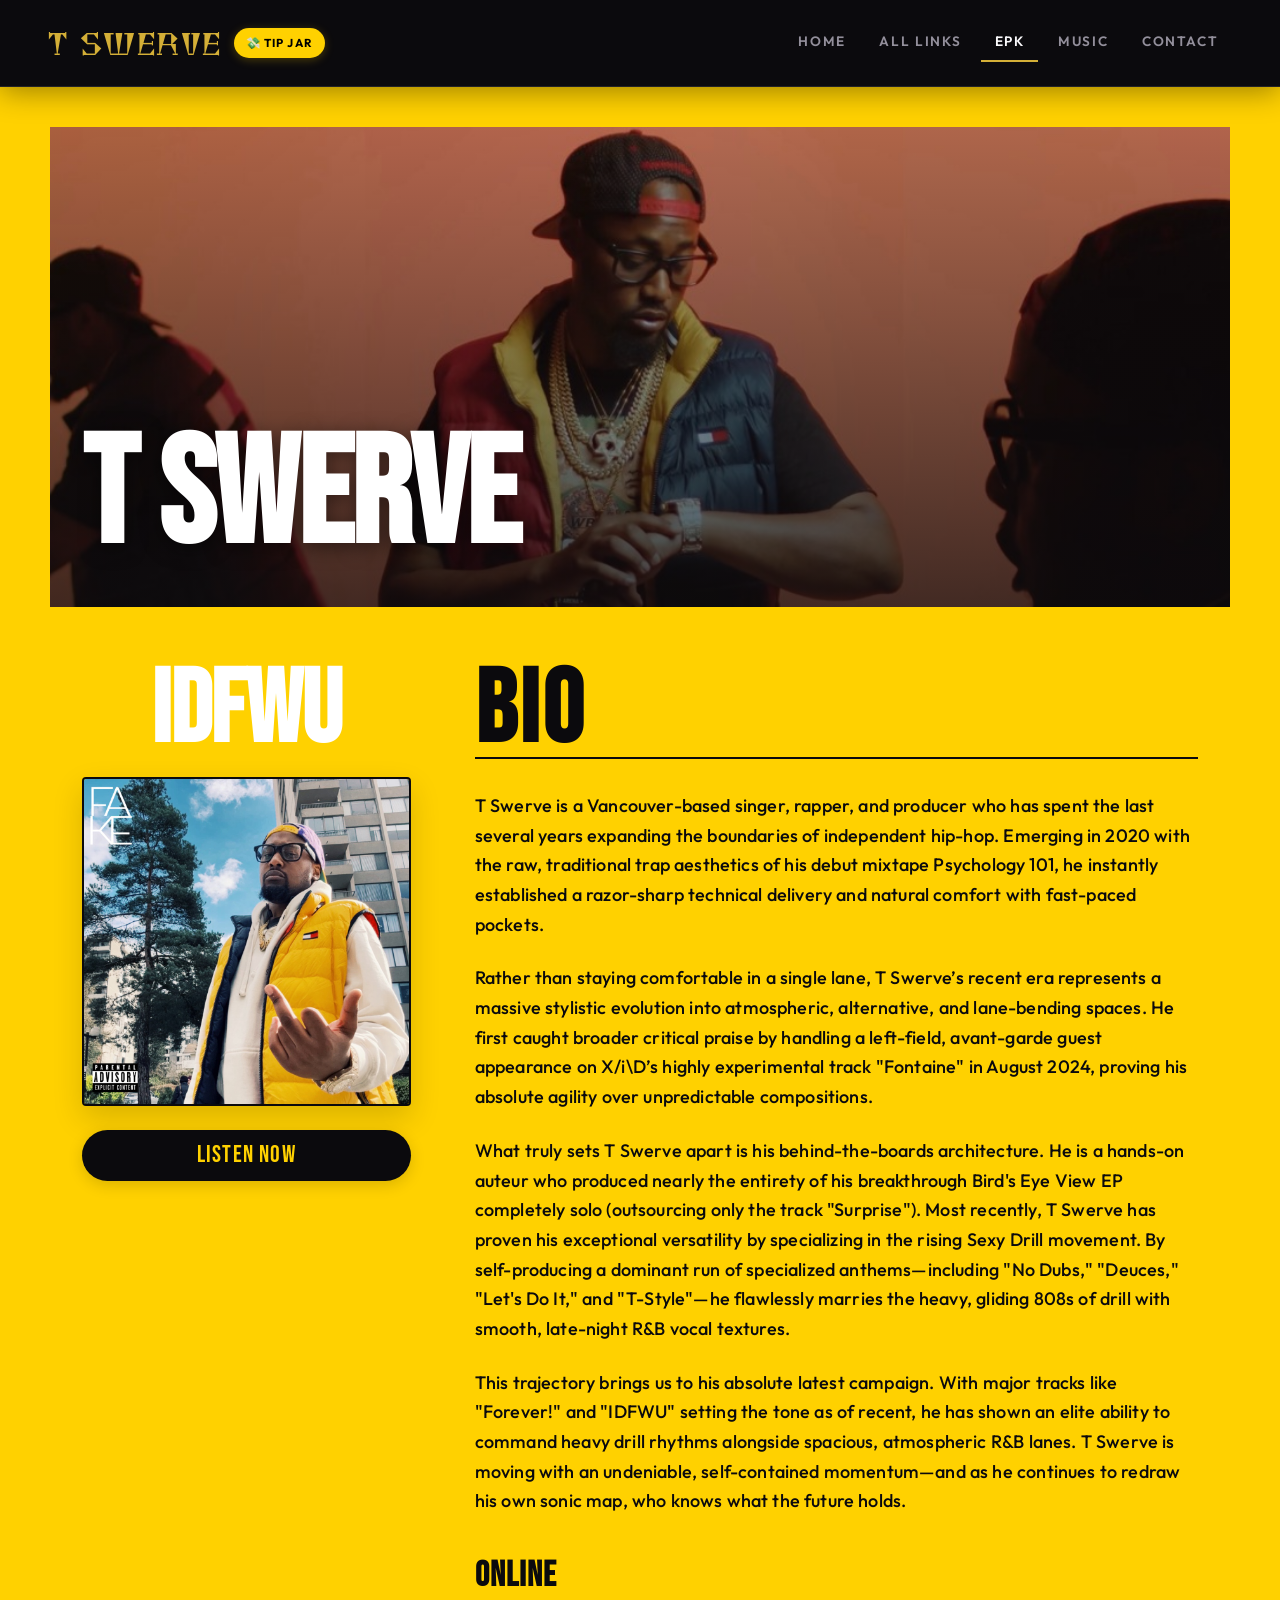
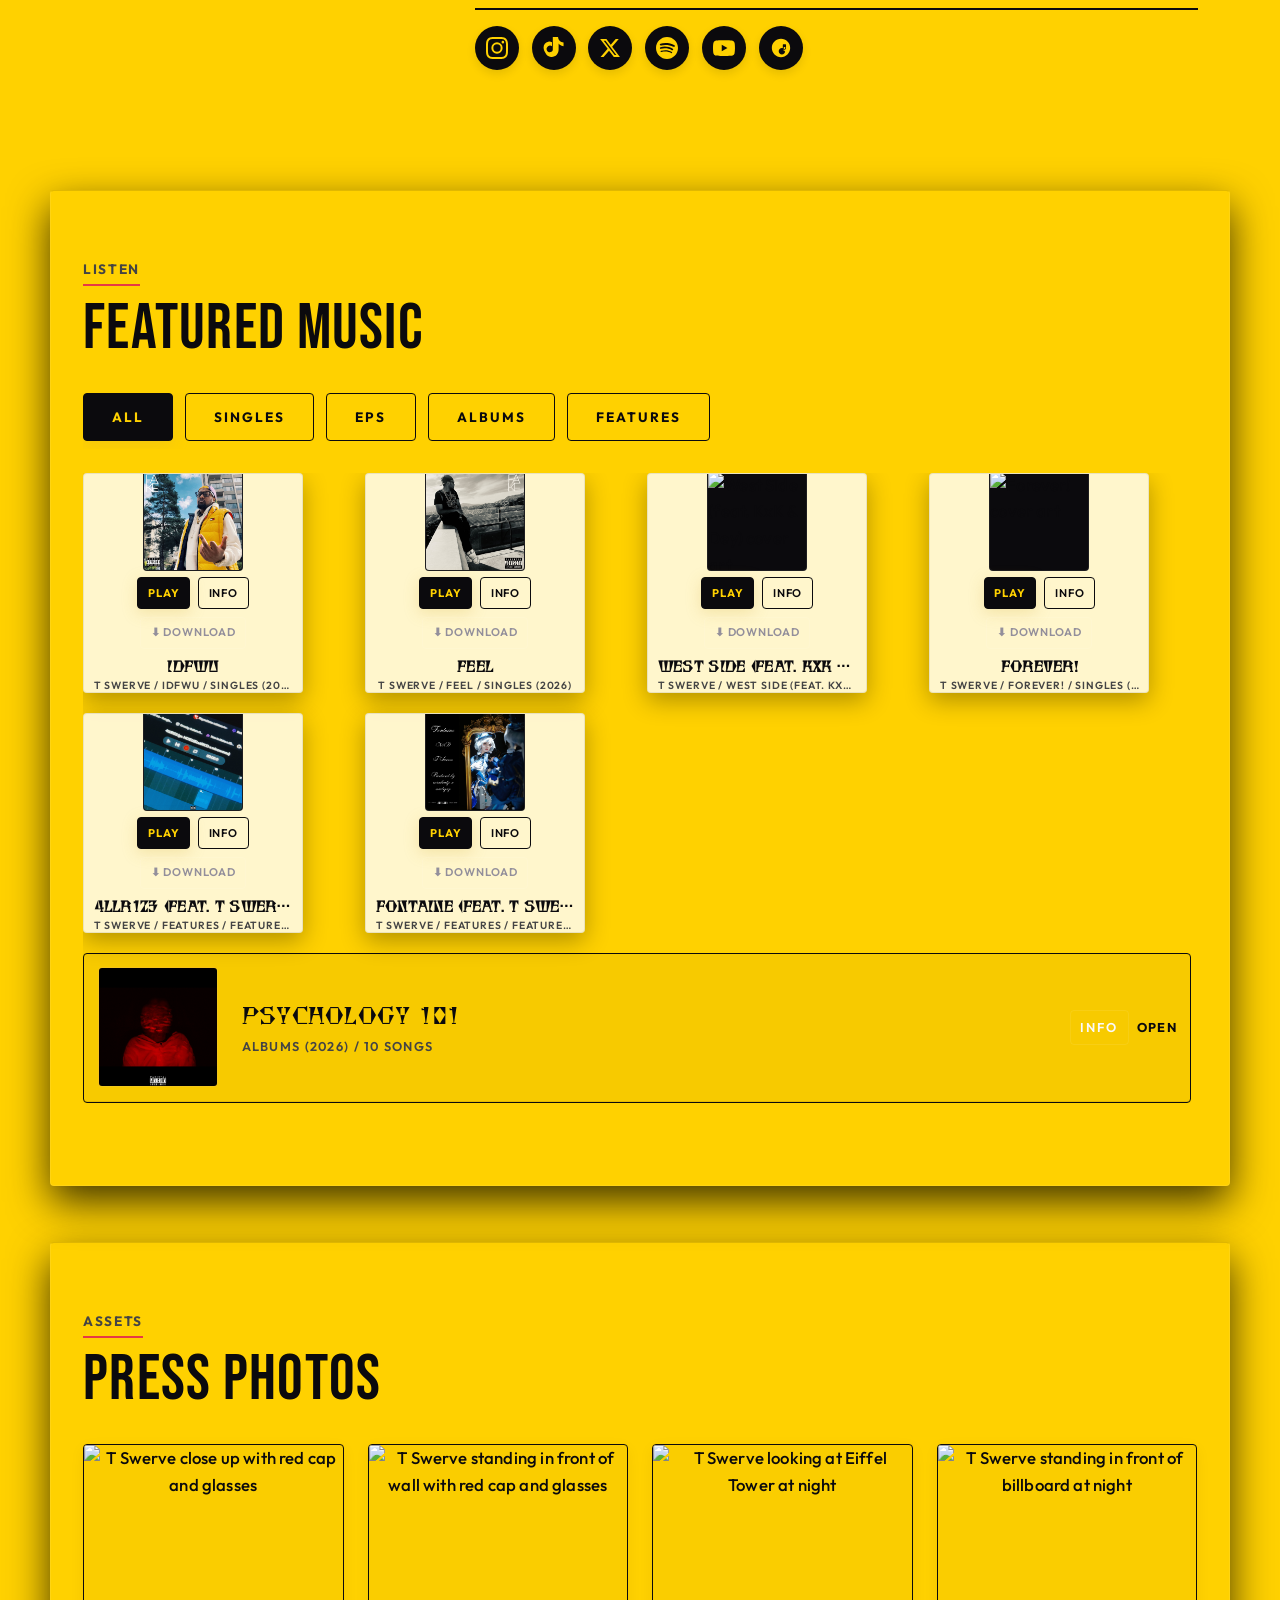
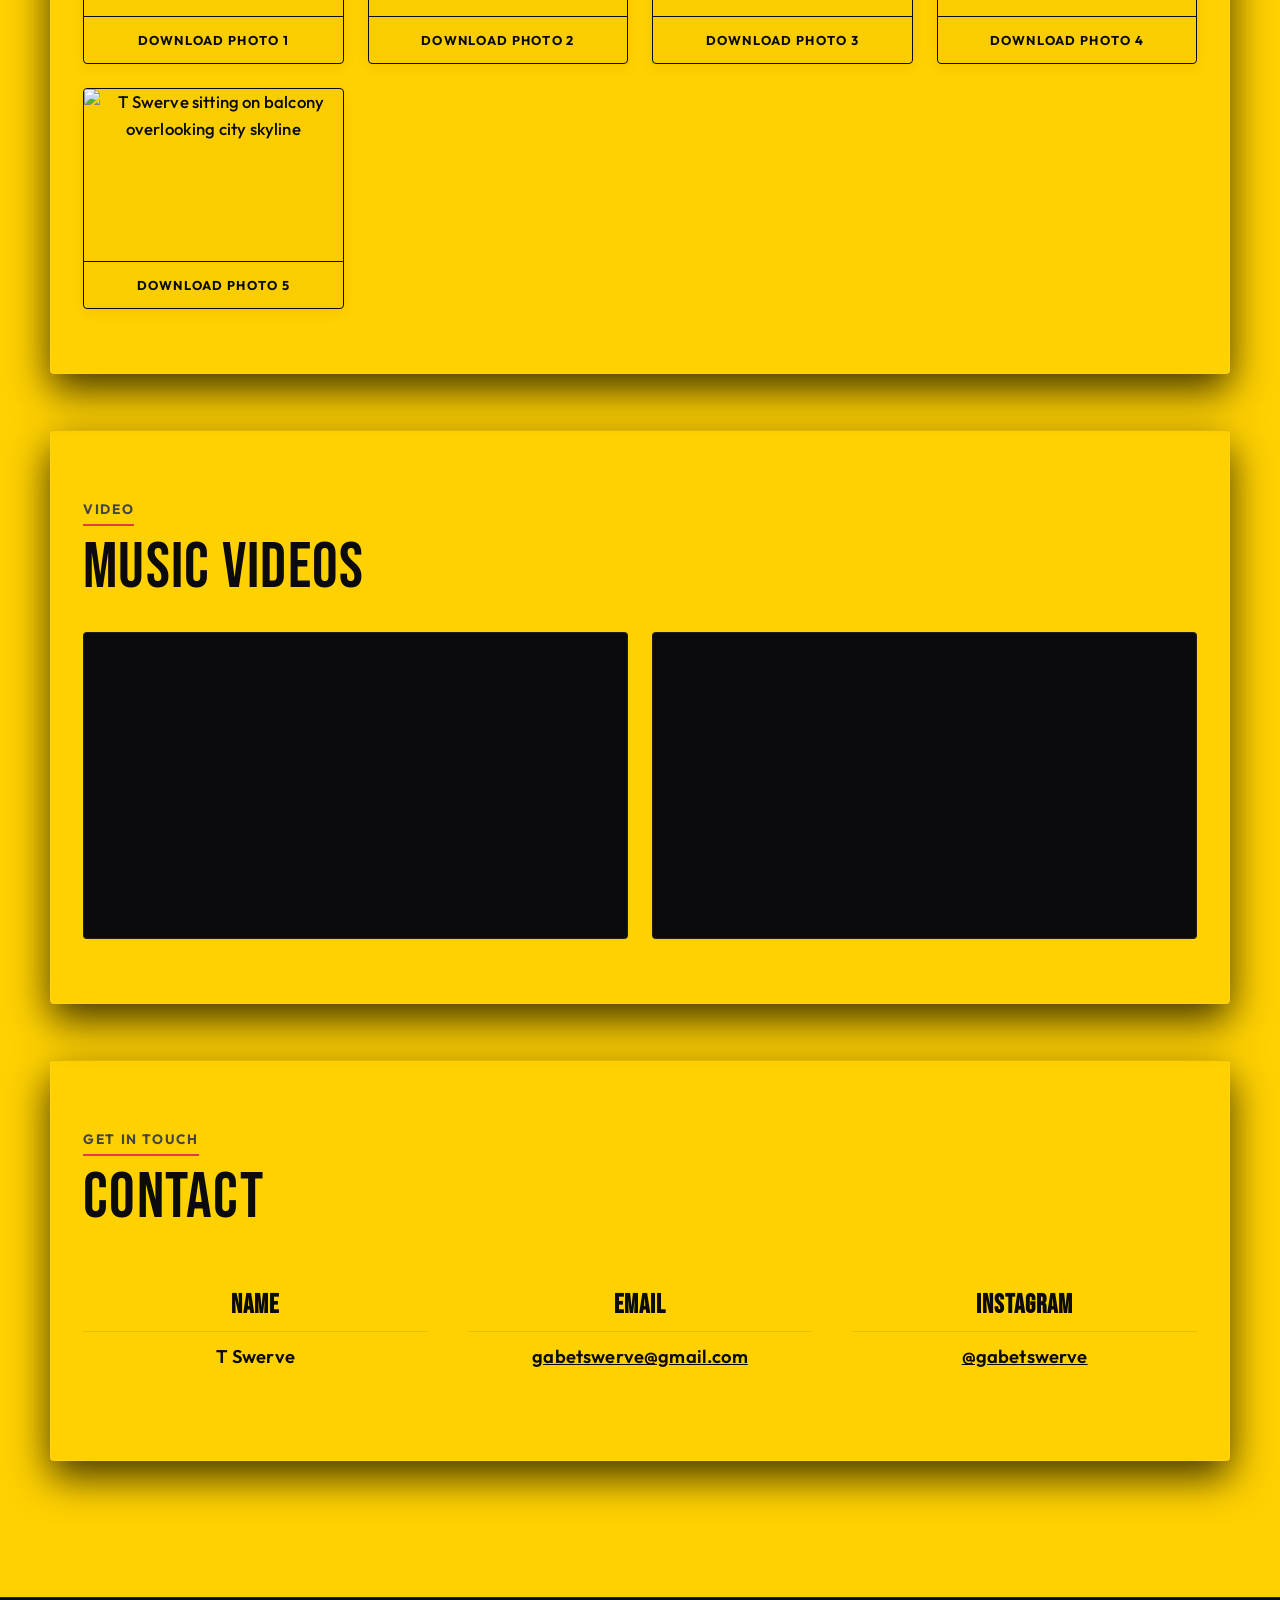
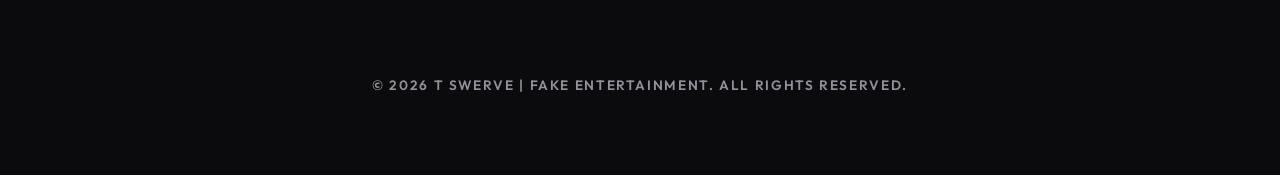
==== commit 8528e09b: "Bump CSS and JS version parameters to force browser cache refresh" ====
--- a/epk.html
+++ b/epk.html
@@ -7,7 +7,7 @@
     <title>T Swerve | EPK</title>
     <meta name="description"
         content="Electronic press kit for T Swerve including biography, music, photos, videos, and contact information.">
-    <link rel="stylesheet" href="style.css?v=16">
+    <link rel="stylesheet" href="style.css?v=17">
 </head>
 
 <body class="epk-page">
@@ -192,7 +192,7 @@
     <footer>
         <p>&copy; <span id="year"></span> T Swerve | FAKE Entertainment. All rights reserved.</p>
     </footer>
-    <script src="site.js?v=15"></script>
+    <script src="site.js?v=16"></script>
 </body>
 
 </html>
--- a/style.css
+++ b/style.css
@@ -2960,11 +2960,3 @@
     }
 }
 
-/* ==========================================================================
-   TEMPORARILY HIDE COUNTDOWN SECTION (User Request: "until I say otherwise")
-   To restore the countdown, comment out or remove the rule below.
-   ========================================================================== */
-.countdown-section,
-#nav-countdown-pill {
-    display: none !important;
-}
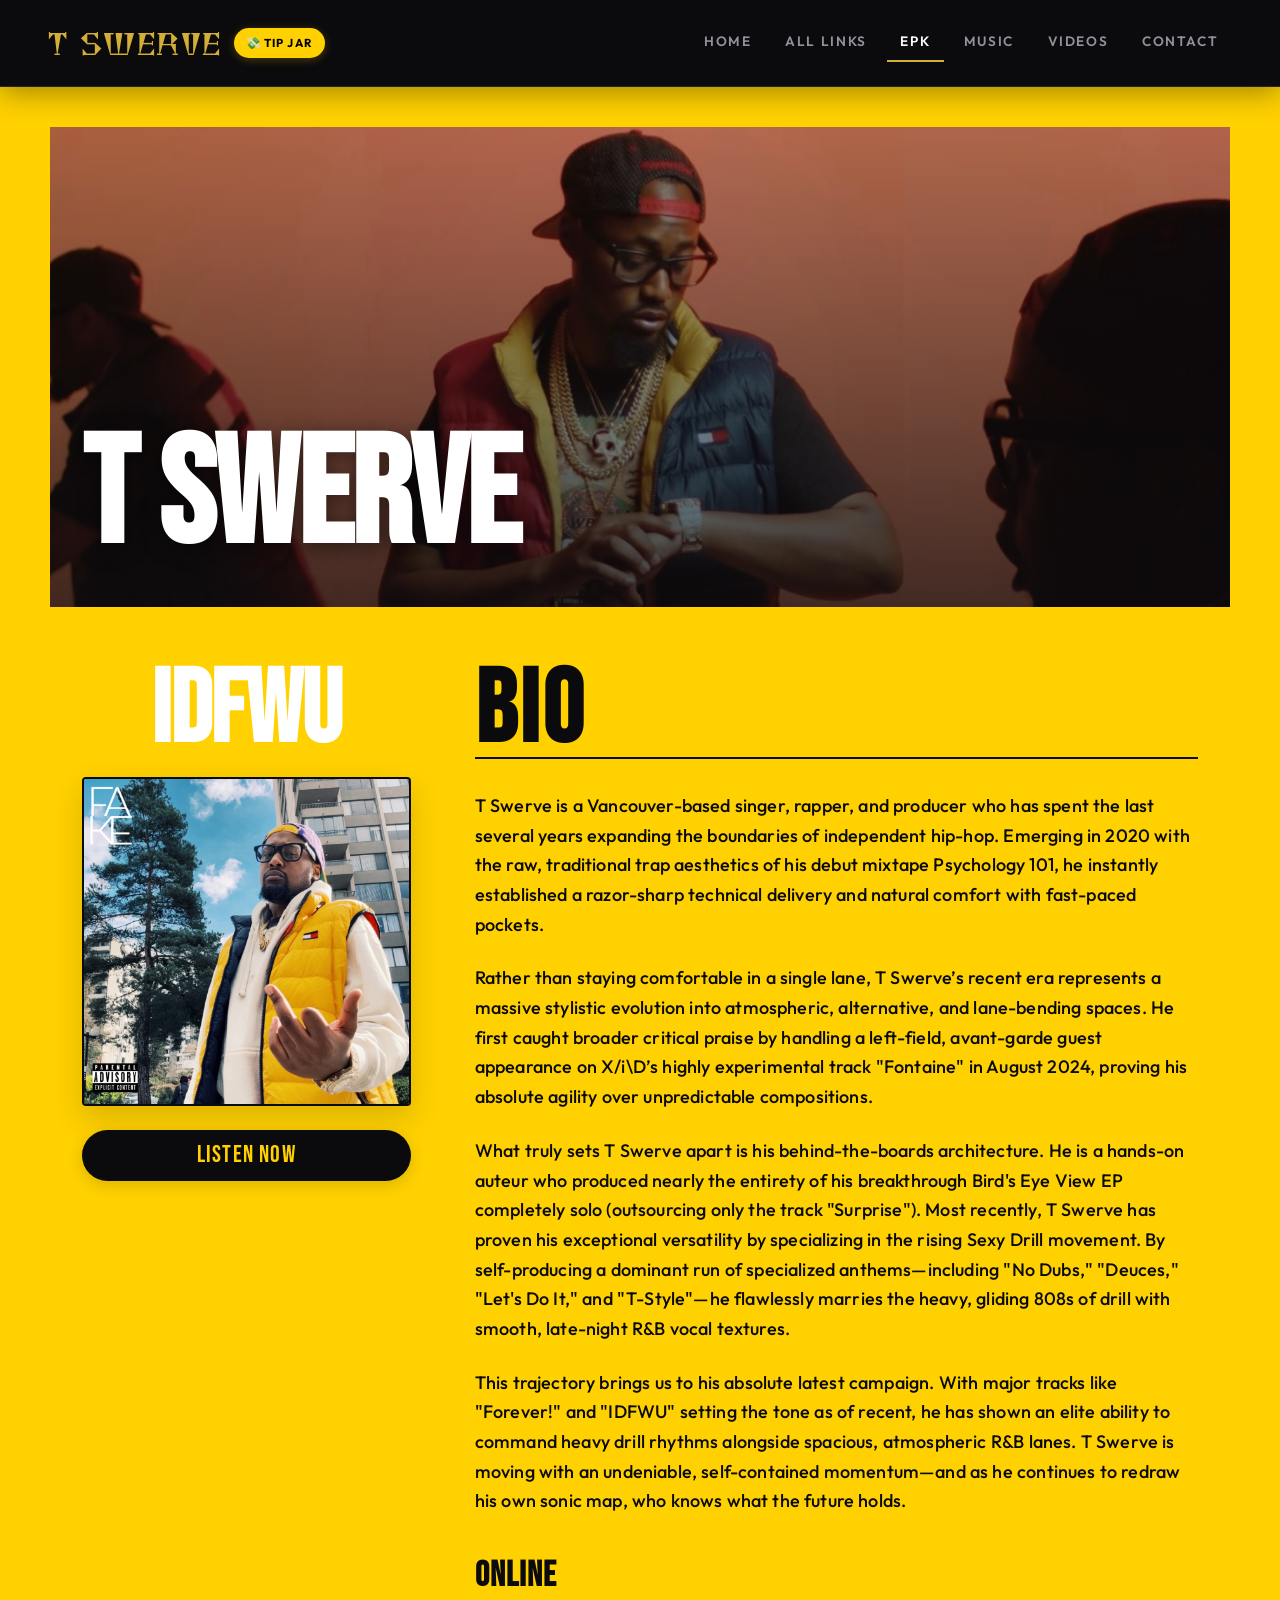
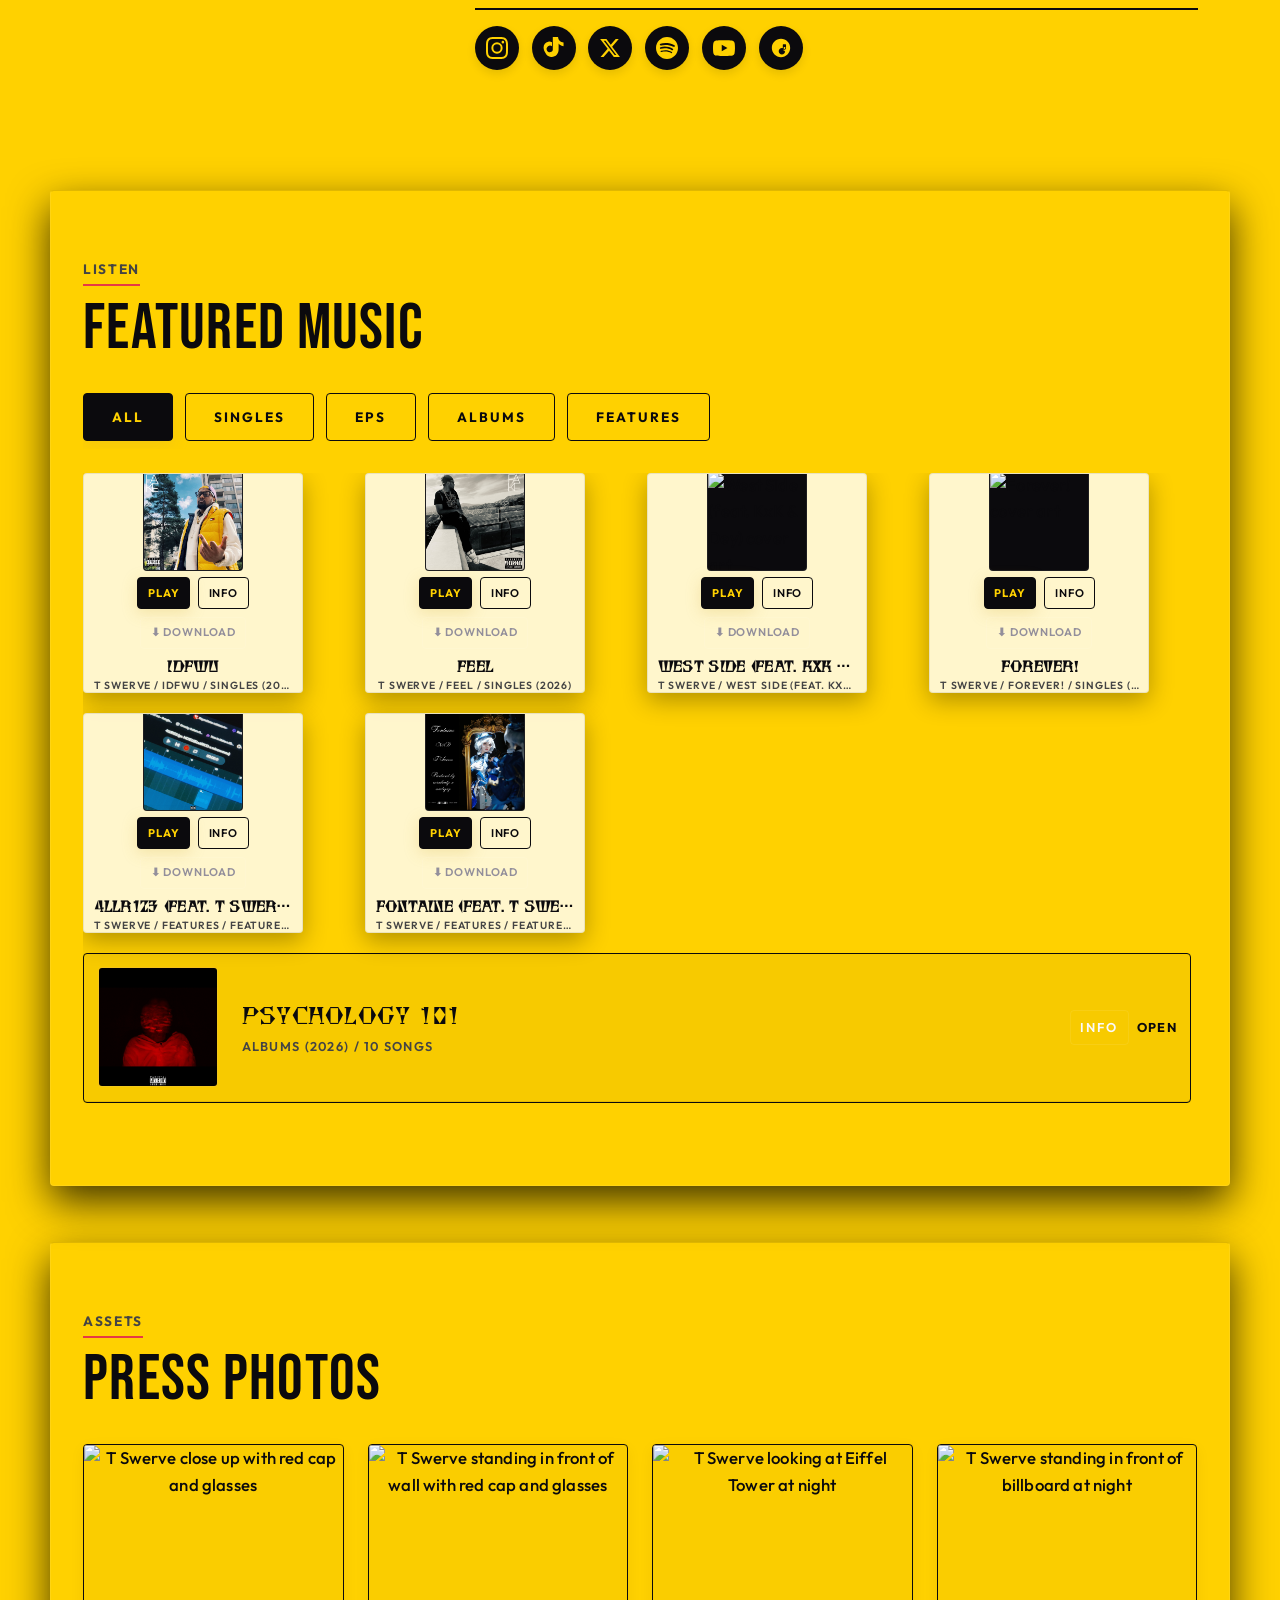
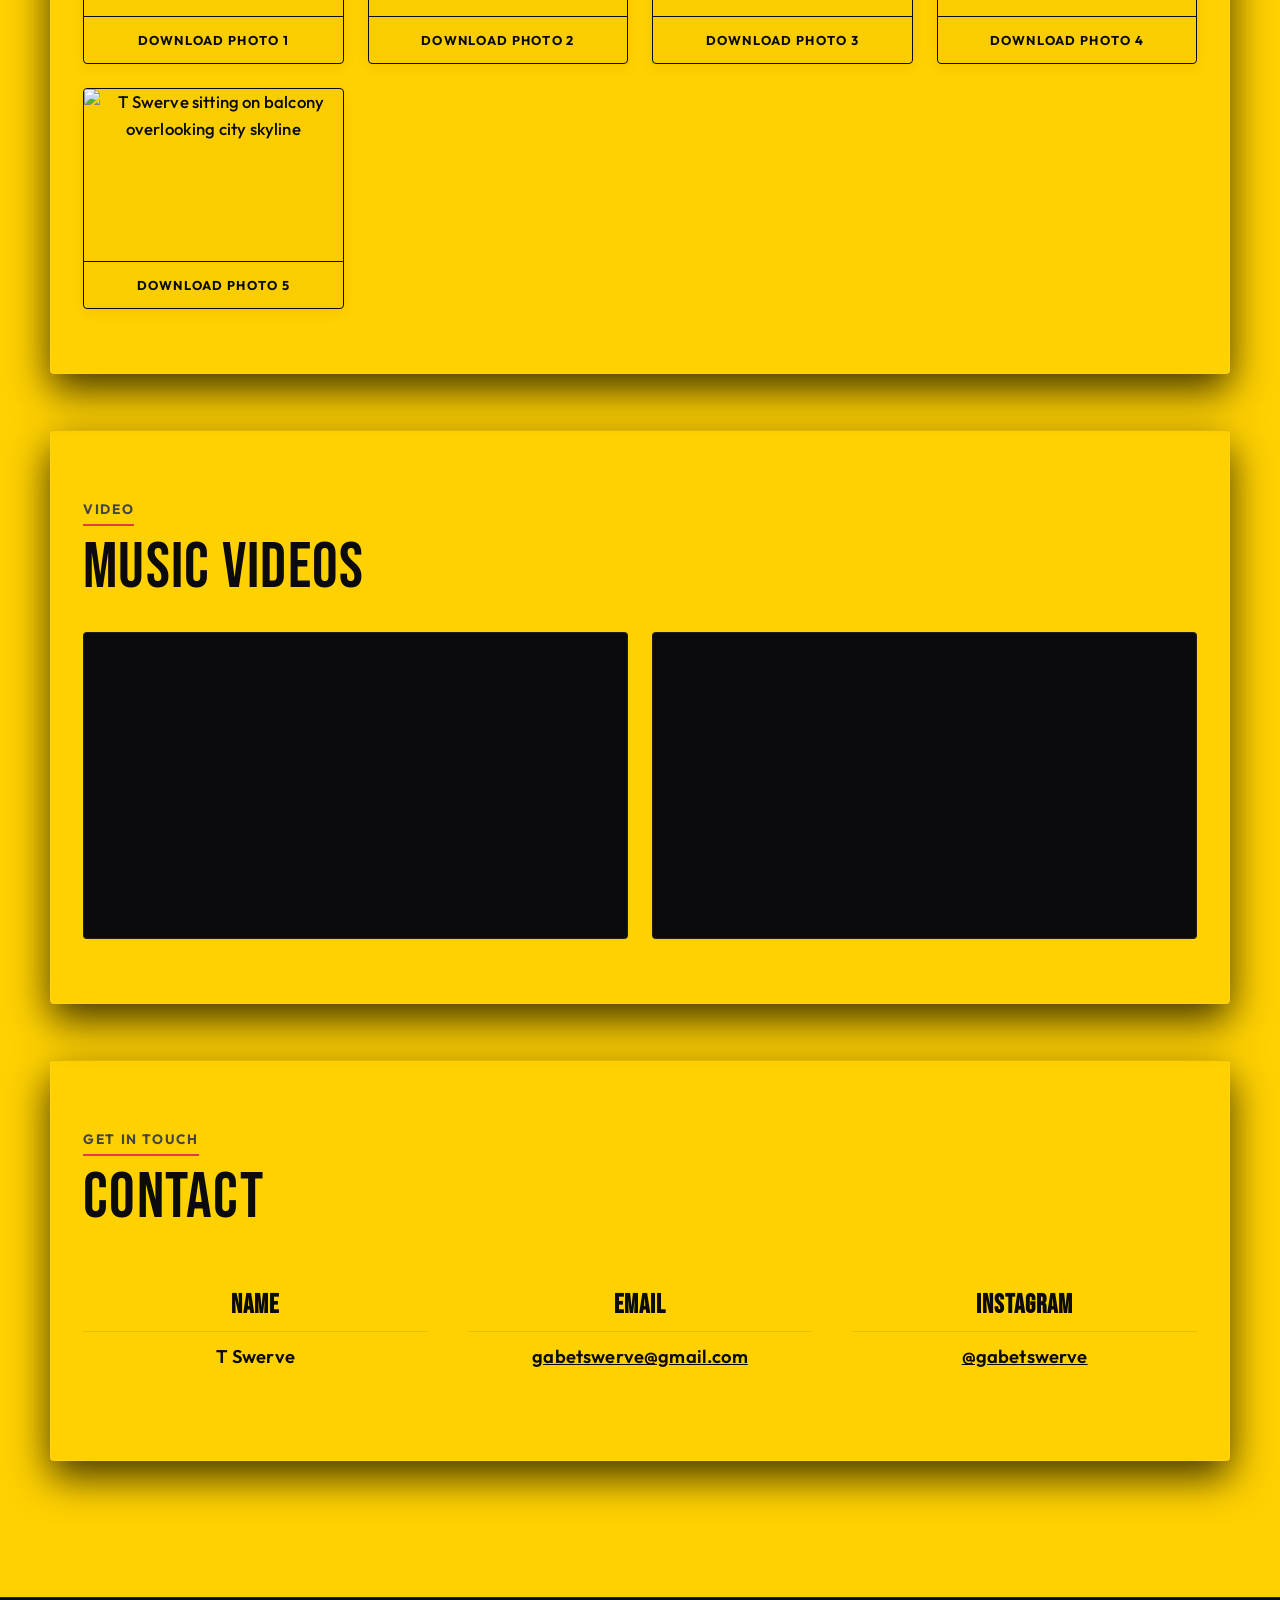
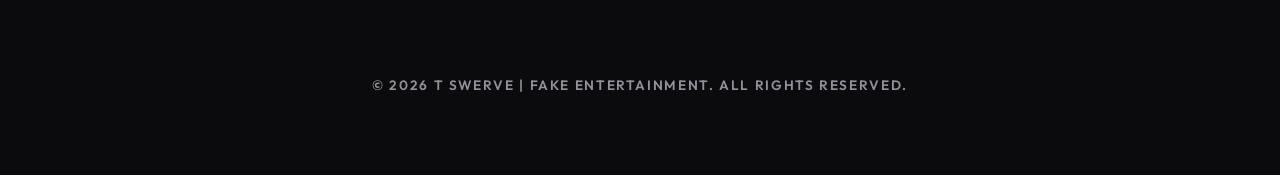
==== commit f5907cf1: "Add Music Videos section to home page and update nav menus" ====
--- a/epk.html
+++ b/epk.html
@@ -7,7 +7,7 @@
     <title>T Swerve | EPK</title>
     <meta name="description"
         content="Electronic press kit for T Swerve including biography, music, photos, videos, and contact information.">
-    <link rel="stylesheet" href="style.css?v=17">
+    <link rel="stylesheet" href="style.css?v=20">
 </head>
 
 <body class="epk-page">
@@ -31,6 +31,7 @@
             <a href="link.html">All Links</a>
             <a href="epk.html" aria-current="page">EPK</a>
             <a href="index.html#music">Music</a>
+            <a href="index.html#videos">Videos</a>
             <a href="index.html#contact">Contact</a>
         </nav>
     </header>
@@ -192,7 +193,7 @@
     <footer>
         <p>&copy; <span id="year"></span> T Swerve | FAKE Entertainment. All rights reserved.</p>
     </footer>
-    <script src="site.js?v=16"></script>
+    <script src="site.js?v=20"></script>
 </body>
 
 </html>
--- a/style.css
+++ b/style.css
@@ -2960,3 +2960,154 @@
     }
 }
 
+/* Photo Lightbox Styles */
+.photo-lightbox-overlay {
+    position: fixed;
+    top: 0;
+    left: 0;
+    width: 100vw;
+    height: 100vh;
+    background: rgba(11, 10, 13, 0.9);
+    backdrop-filter: blur(15px);
+    z-index: 2000;
+    display: flex;
+    justify-content: center;
+    align-items: center;
+    padding: 2rem;
+    cursor: zoom-out;
+    animation: fadeIn 0.2s ease-out;
+}
+
+.photo-lightbox-overlay[hidden] {
+    display: none !important;
+}
+
+.photo-lightbox-content {
+    position: relative;
+    max-width: 90%;
+    max-height: 90%;
+    display: flex;
+    justify-content: center;
+    align-items: center;
+    pointer-events: auto;
+}
+
+.photo-lightbox-img {
+    max-width: 100%;
+    max-height: 85vh;
+    object-fit: contain;
+    border-radius: 8px;
+    box-shadow: 0 20px 50px rgba(0, 0, 0, 0.5);
+    border: 1px solid rgba(255, 255, 255, 0.1);
+    transform: scale(0.97);
+    animation: scaleUp 0.25s cubic-bezier(0.34, 1.56, 0.64, 1) forwards;
+    transition: opacity 0.15s ease-in-out;
+}
+.photo-lightbox-close {
+    position: absolute;
+    top: 1.5rem;
+    right: 1.5rem;
+    background: rgba(19, 18, 23, 0.65);
+    border: 1px solid rgba(255, 255, 255, 0.15);
+    backdrop-filter: blur(10px);
+    color: #ffffff;
+    width: 48px;
+    height: 48px;
+    border-radius: 50%;
+    display: flex;
+    justify-content: center;
+    align-items: center;
+    font-size: 2rem;
+    cursor: pointer;
+    z-index: 2100;
+    box-shadow: 0 4px 15px rgba(0, 0, 0, 0.3);
+    transition: background 0.2s ease, color 0.2s ease, transform 0.2s ease, border-color 0.2s ease;
+}
+
+.photo-lightbox-close:hover {
+    background: rgba(19, 18, 23, 0.9);
+    border-color: rgba(255, 255, 255, 0.4);
+    transform: scale(1.08);
+}
+
+/* Lightbox navigation buttons */
+.photo-lightbox-nav {
+    position: absolute;
+    top: 50%;
+    transform: translateY(-50%);
+    background: rgba(19, 18, 23, 0.75);
+    border: 1px solid rgba(255, 255, 255, 0.2);
+    backdrop-filter: blur(10px);
+    color: #ffffff;
+    font-size: 3.5rem;
+    width: 64px;
+    height: 64px;
+    border-radius: 50%;
+    cursor: pointer;
+    display: flex;
+    justify-content: center;
+    align-items: center;
+    z-index: 2100;
+    box-shadow: 0 4px 15px rgba(0, 0, 0, 0.5);
+    transition: background 0.2s ease, color 0.2s ease, transform 0.2s ease, border-color 0.2s ease, box-shadow 0.2s ease;
+    user-select: none;
+}
+
+.photo-lightbox-nav:hover {
+    background: rgba(19, 18, 23, 0.95);
+    color: #ffffff;
+    border-color: rgba(255, 255, 255, 0.5);
+    transform: translateY(-50%) scale(1.08);
+    box-shadow: 0 6px 20px rgba(0, 0, 0, 0.7);
+}
+
+.photo-lightbox-nav.prev {
+    left: 2rem;
+}
+
+.photo-lightbox-nav.next {
+    right: 2rem;
+}
+
+
+/* Make sure navigation buttons are fully responsive */
+@media (max-width: 768px) {
+    .photo-lightbox-nav {
+        width: 44px;
+        height: 44px;
+        font-size: 2rem;
+    }
+    .photo-lightbox-nav.prev {
+        left: 0.75rem;
+    }
+    .photo-lightbox-nav.next {
+        right: 0.75rem;
+    }
+    .photo-lightbox-img {
+        max-width: 95%;
+        max-height: 75vh;
+    }
+}
+
+@keyframes fadeIn {
+    from { opacity: 0; }
+    to { opacity: 1; }
+}
+
+@keyframes scaleUp {
+    to { transform: scale(1); }
+}
+
+body.lightbox-open {
+    overflow: hidden;
+}
+
+.epk-photos-grid img {
+    cursor: pointer;
+    transition: opacity 0.25s ease;
+}
+
+.epk-photos-grid img:hover {
+    opacity: 0.9;
+}
+
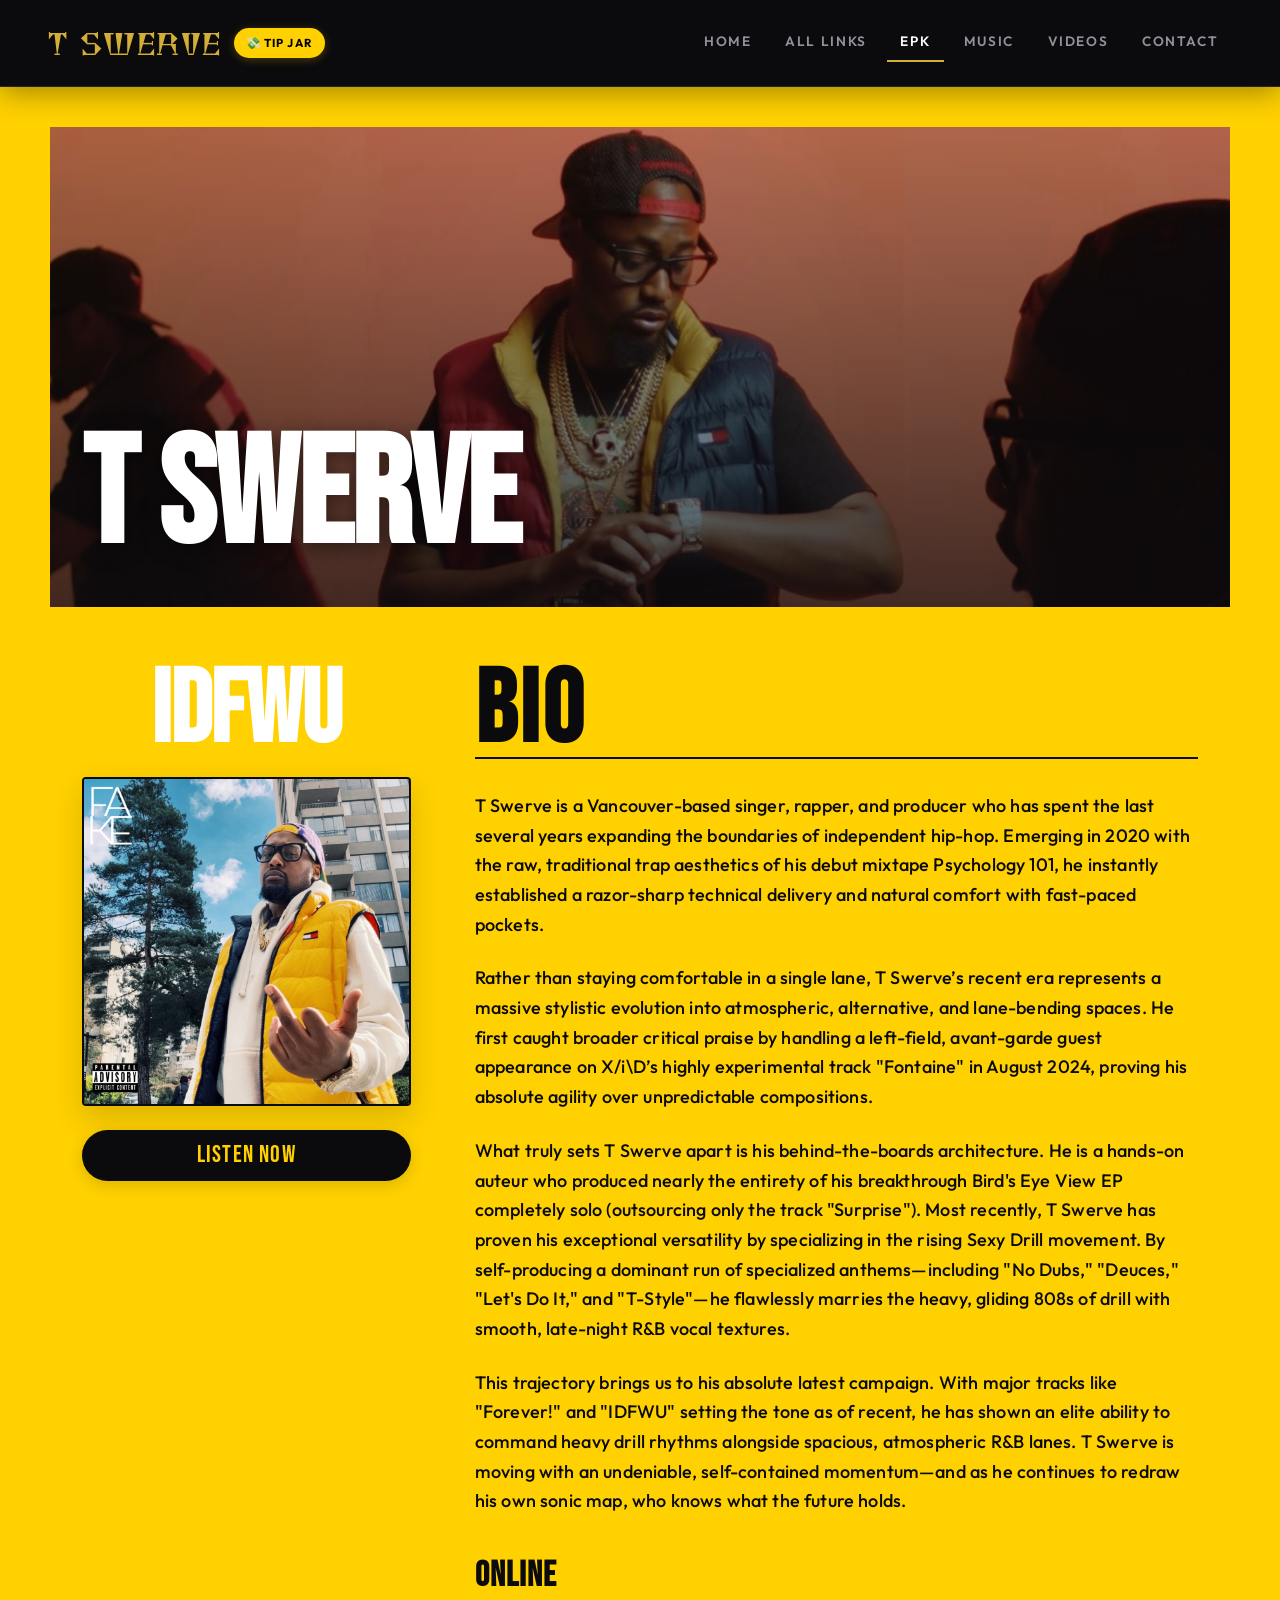
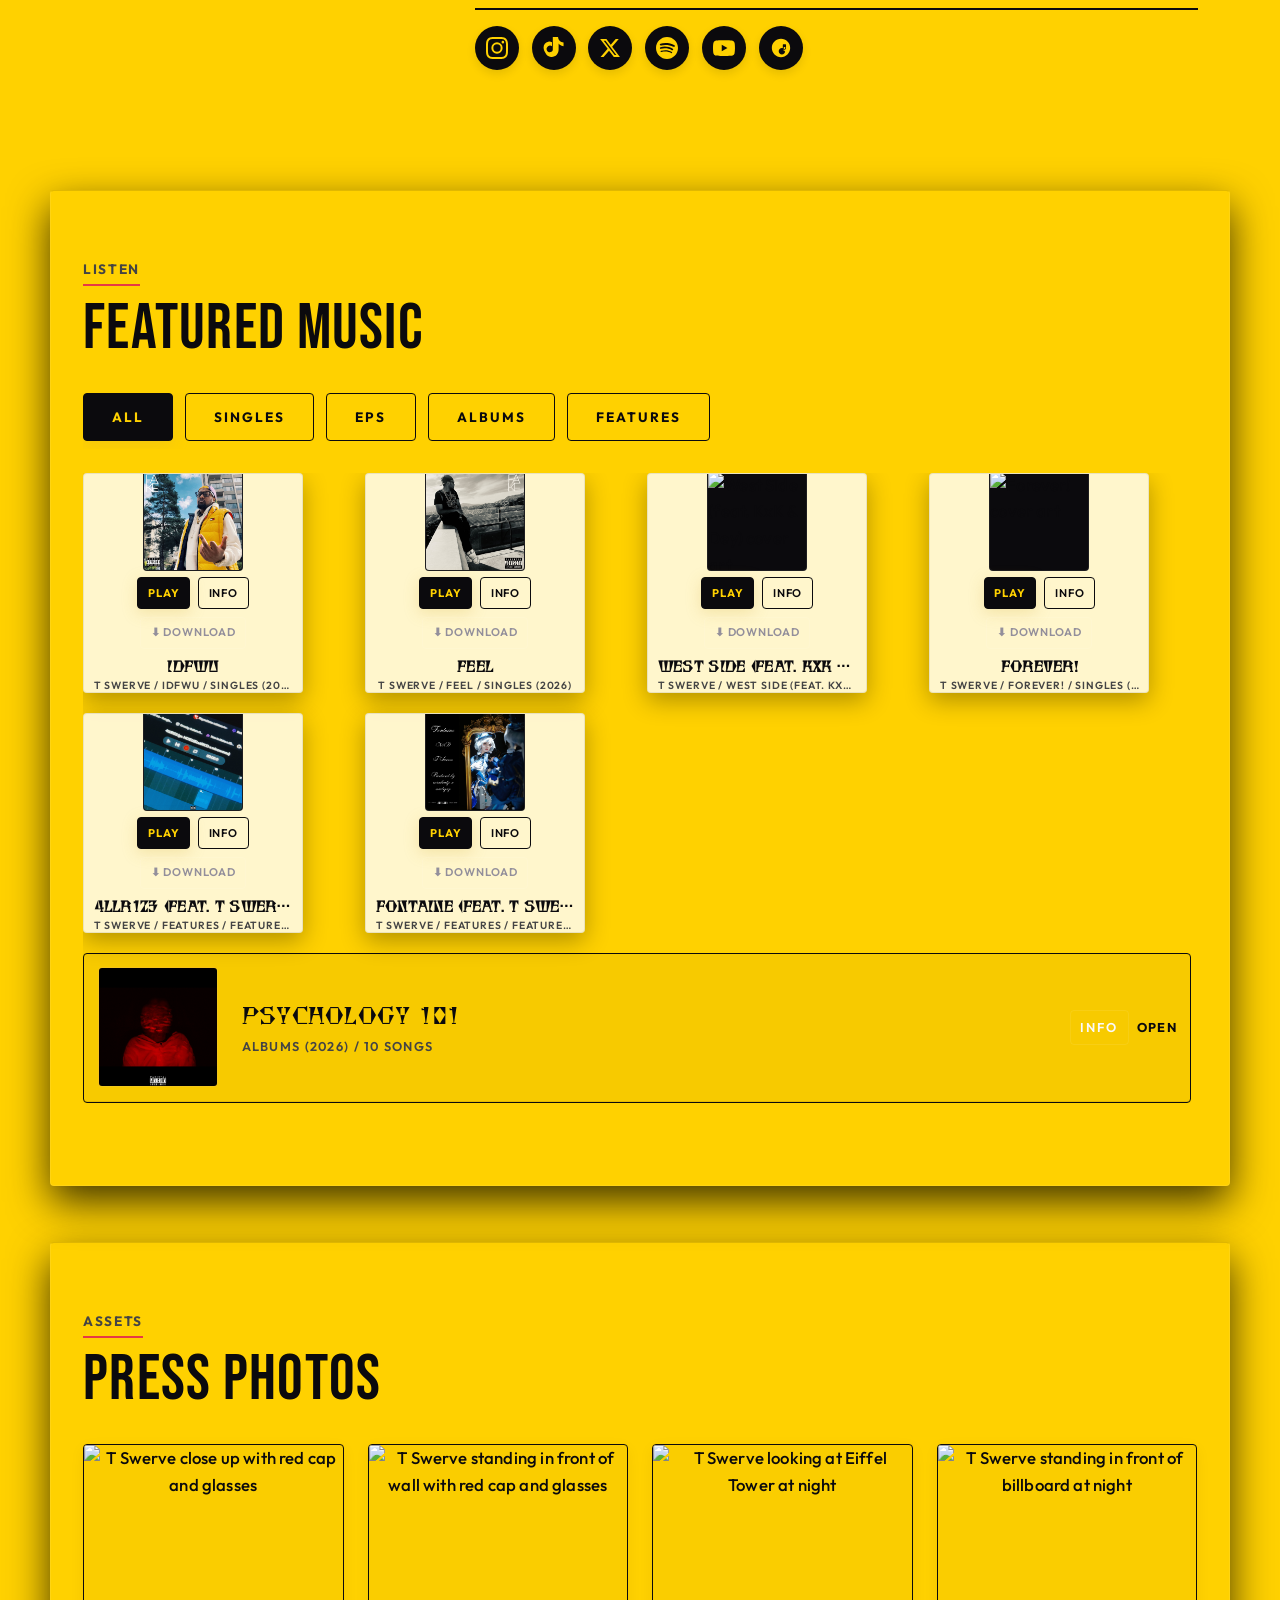
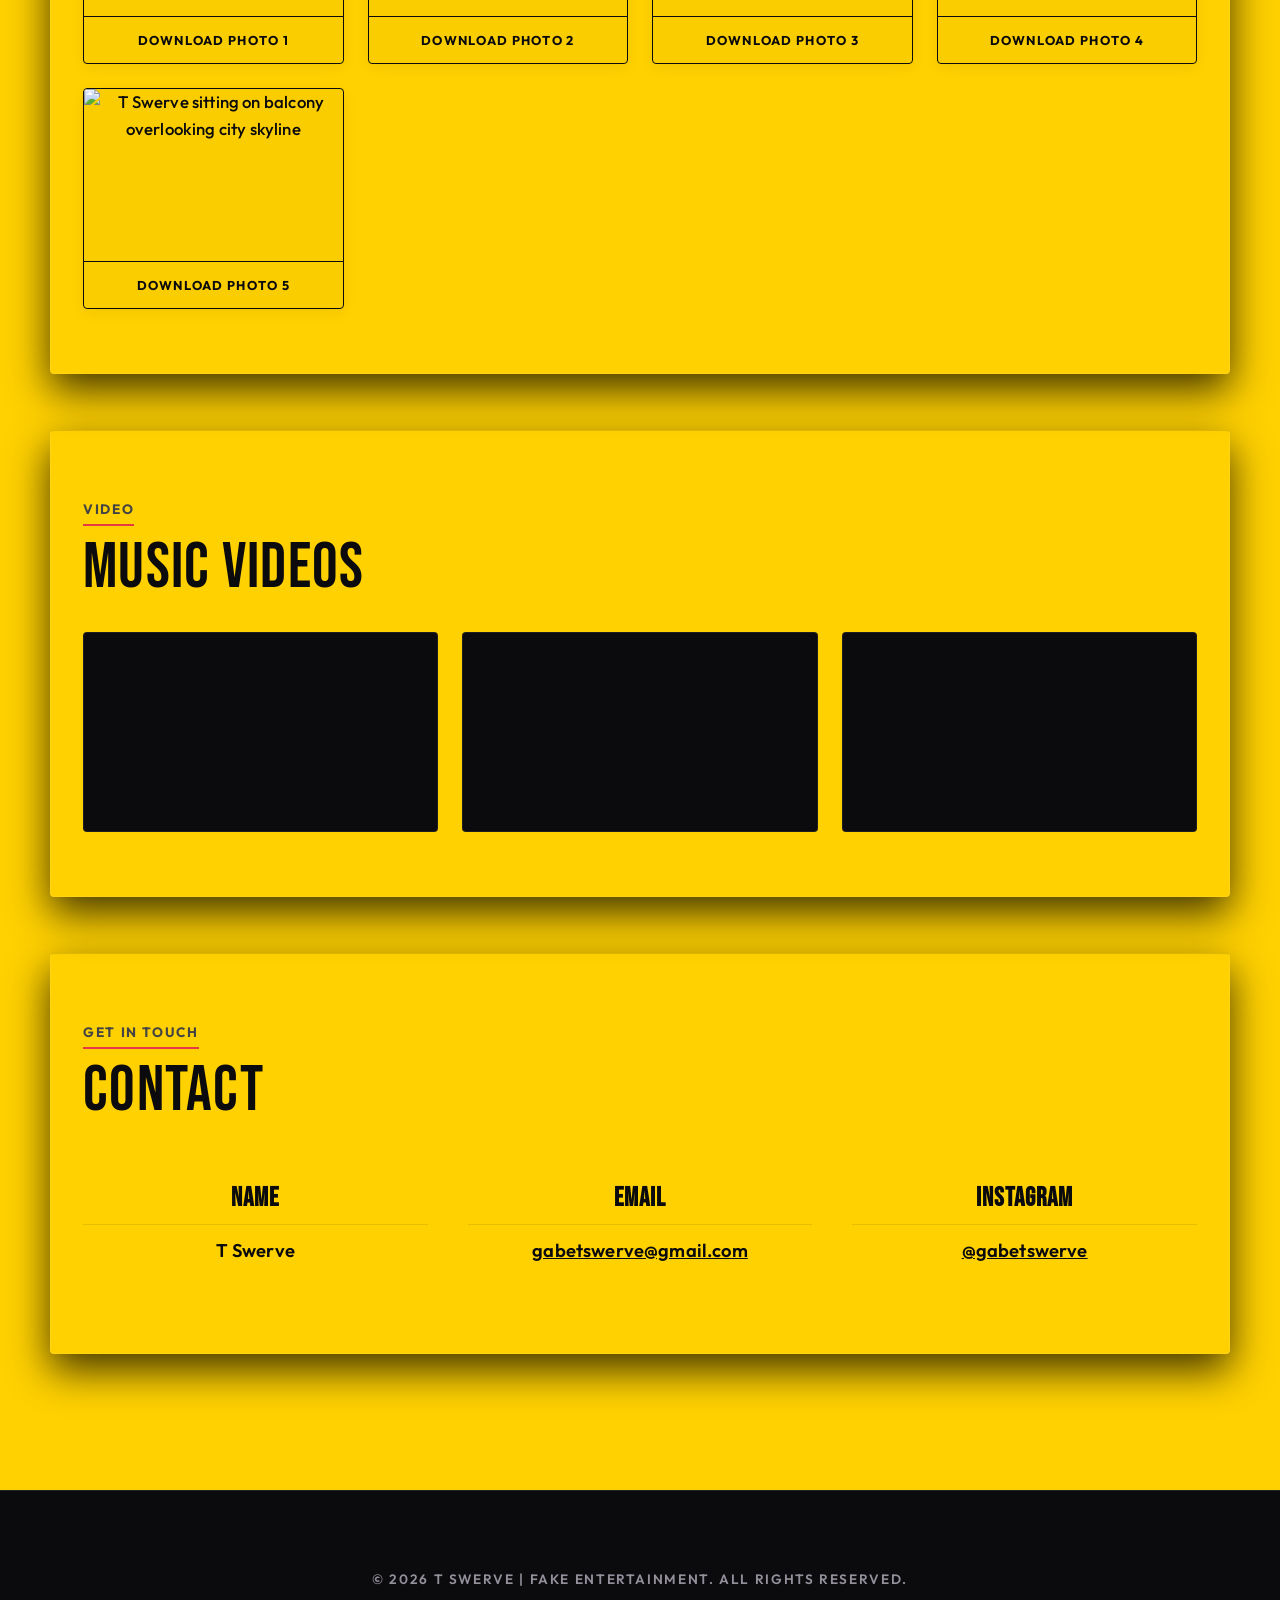
==== commit 15768a84: "Update Latest Drop and Music Videos sections with new YouTube embed video" ====
--- a/epk.html
+++ b/epk.html
@@ -158,6 +158,9 @@
             </div>
             <div class="epk-video-grid">
                 <div class="embed-shell">
+                    <iframe width="560" height="315" src="https://www.youtube.com/embed/p-qxt3CFr7A?si=Gx6EfDcRg3w5Al8_" title="YouTube video player" frameborder="0" allow="accelerometer; autoplay; clipboard-write; encrypted-media; gyroscope; picture-in-picture; web-share" referrerpolicy="strict-origin-when-cross-origin" allowfullscreen></iframe>
+                </div>
+                <div class="embed-shell">
                     <iframe width="560" height="315" src="https://www.youtube.com/embed/HooHysJyaPg?si=09KjjHG3vNFsz-TX" title="YouTube video player" frameborder="0" allow="accelerometer; autoplay; clipboard-write; encrypted-media; gyroscope; picture-in-picture; web-share" referrerpolicy="strict-origin-when-cross-origin" allowfullscreen></iframe>
                 </div>
                 <div class="embed-shell">
